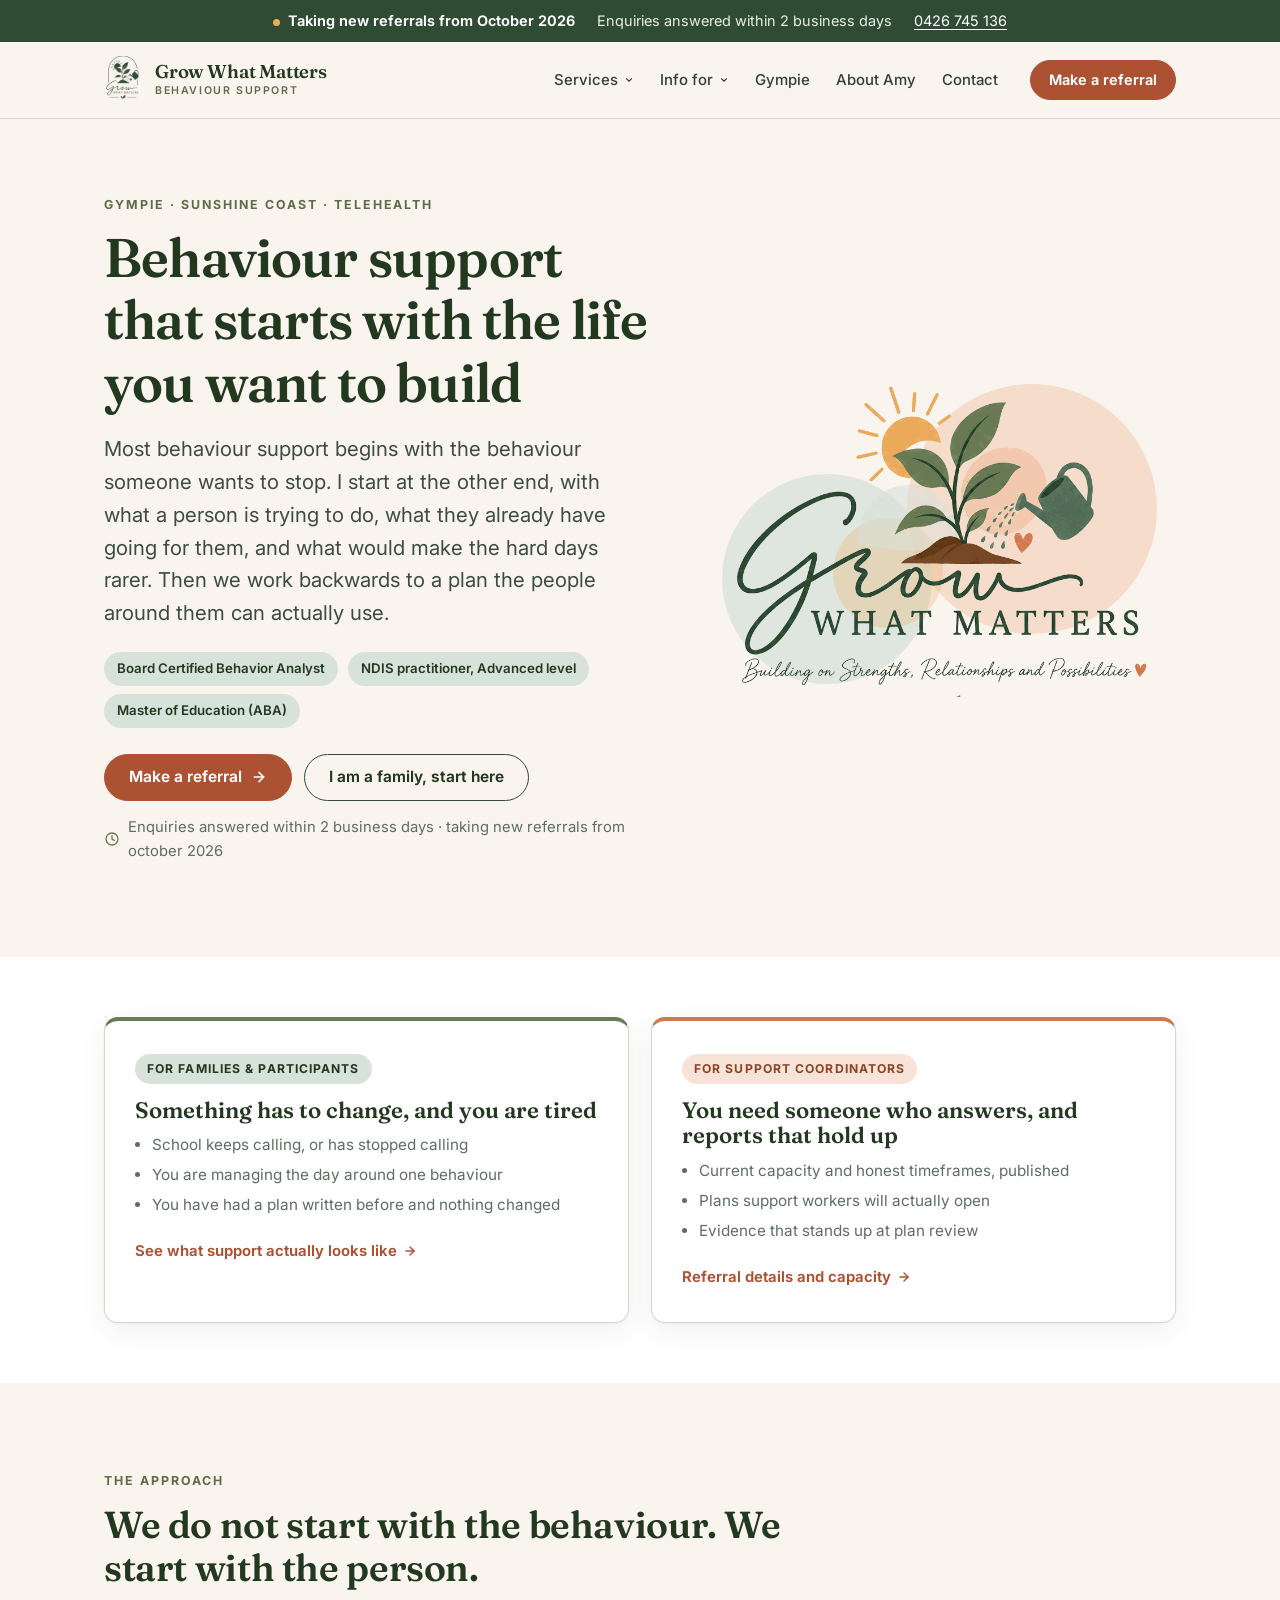
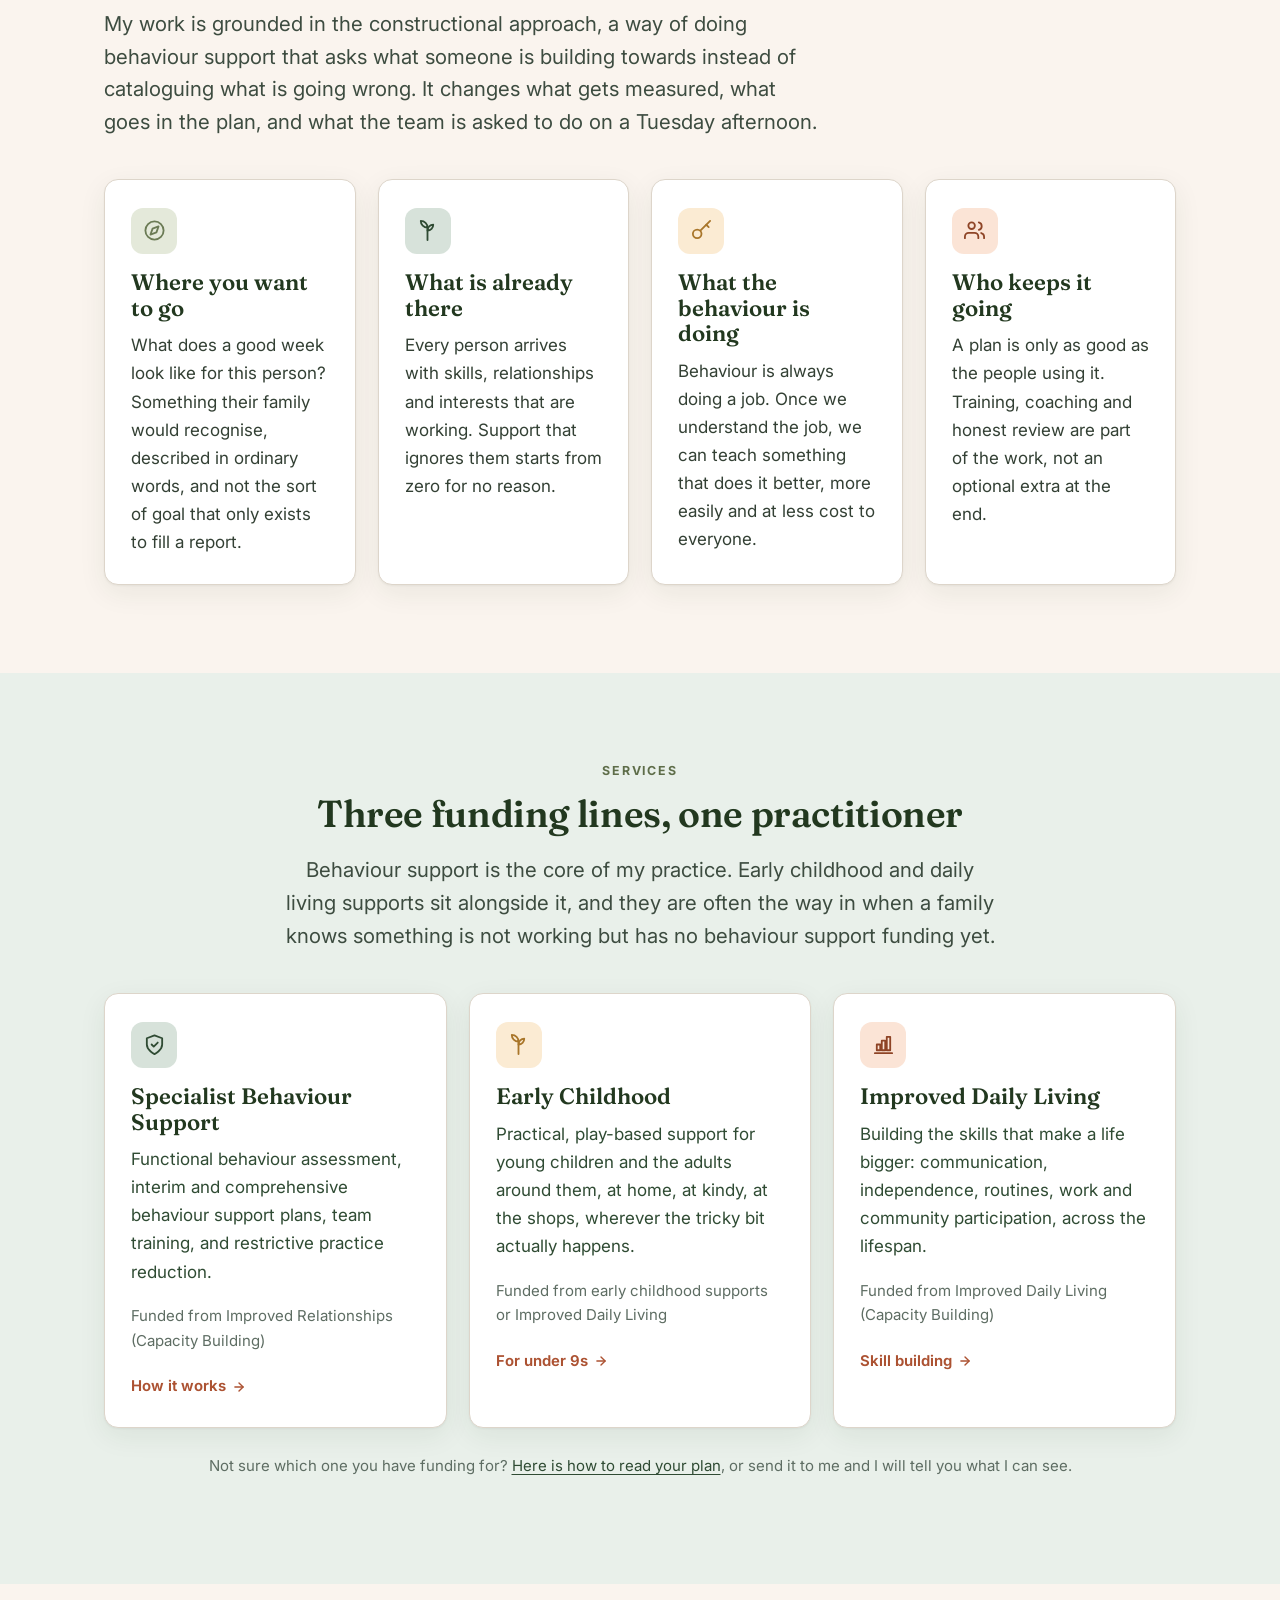
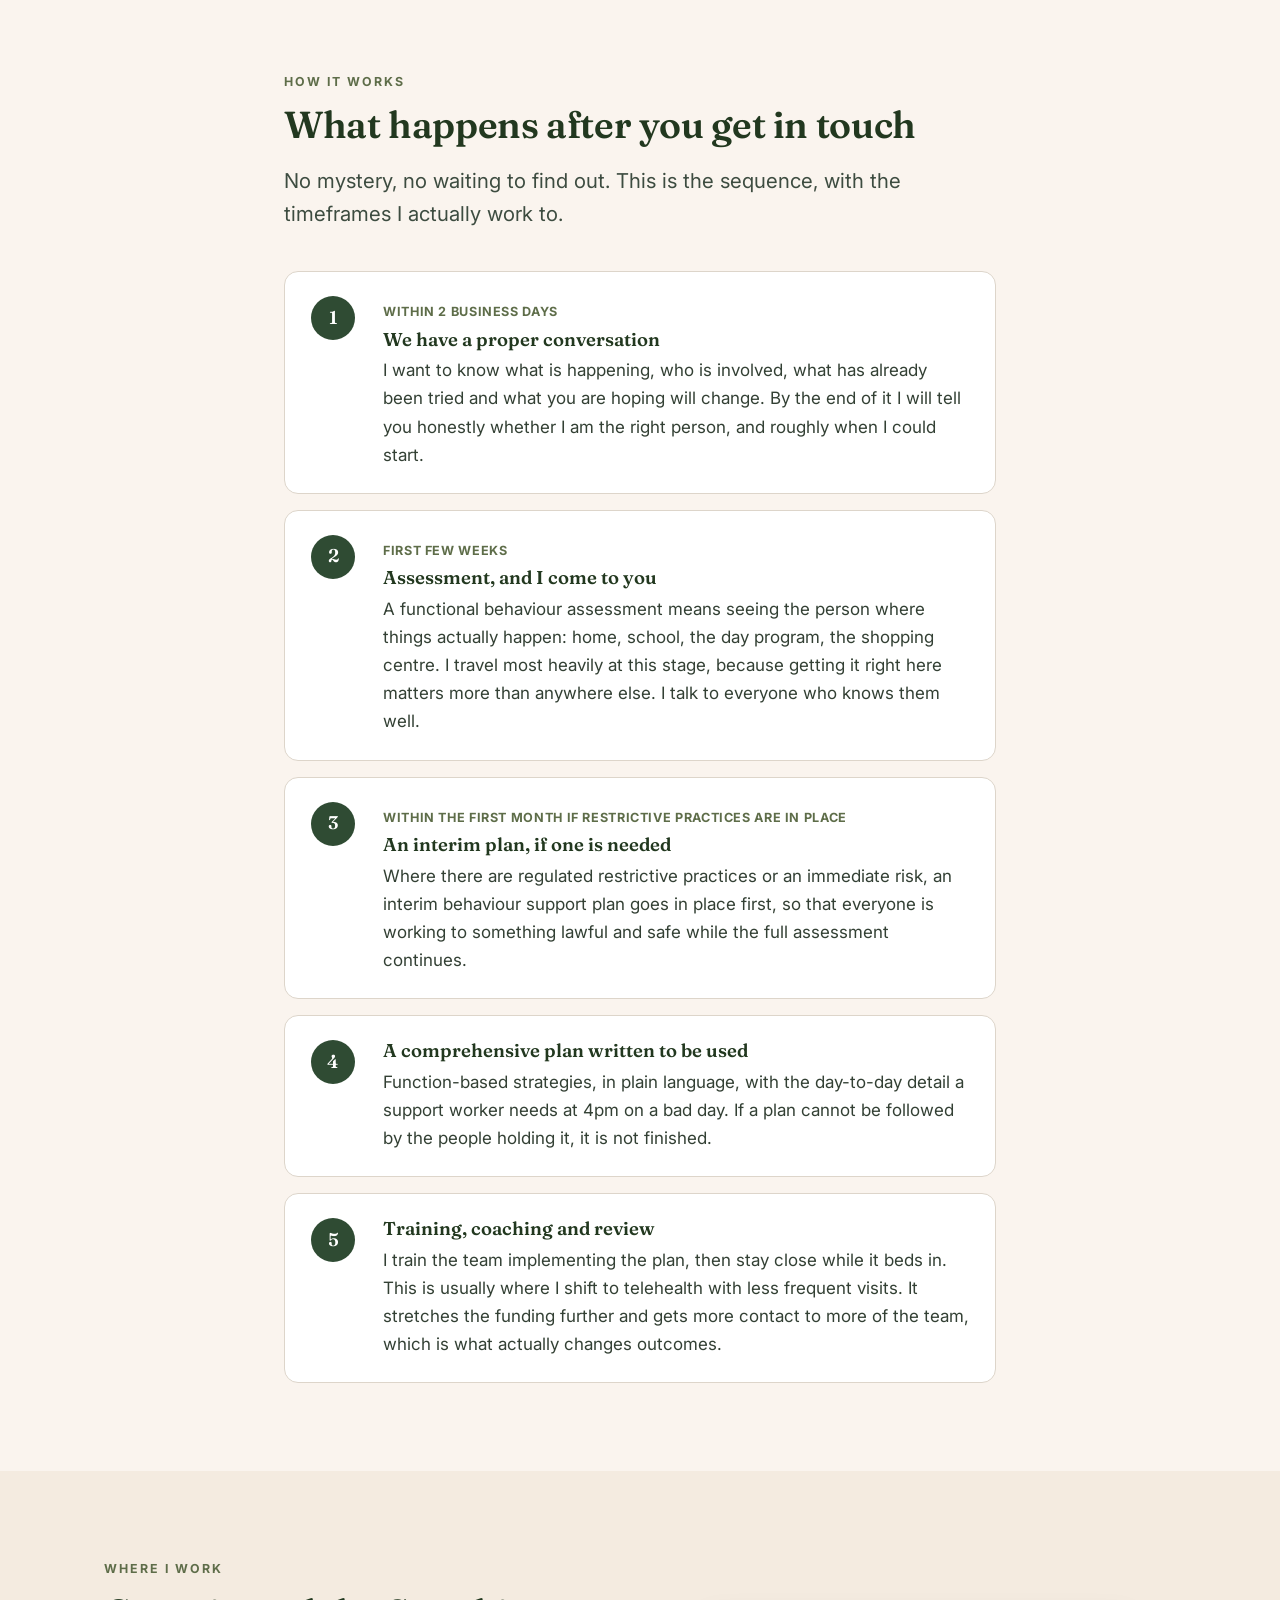
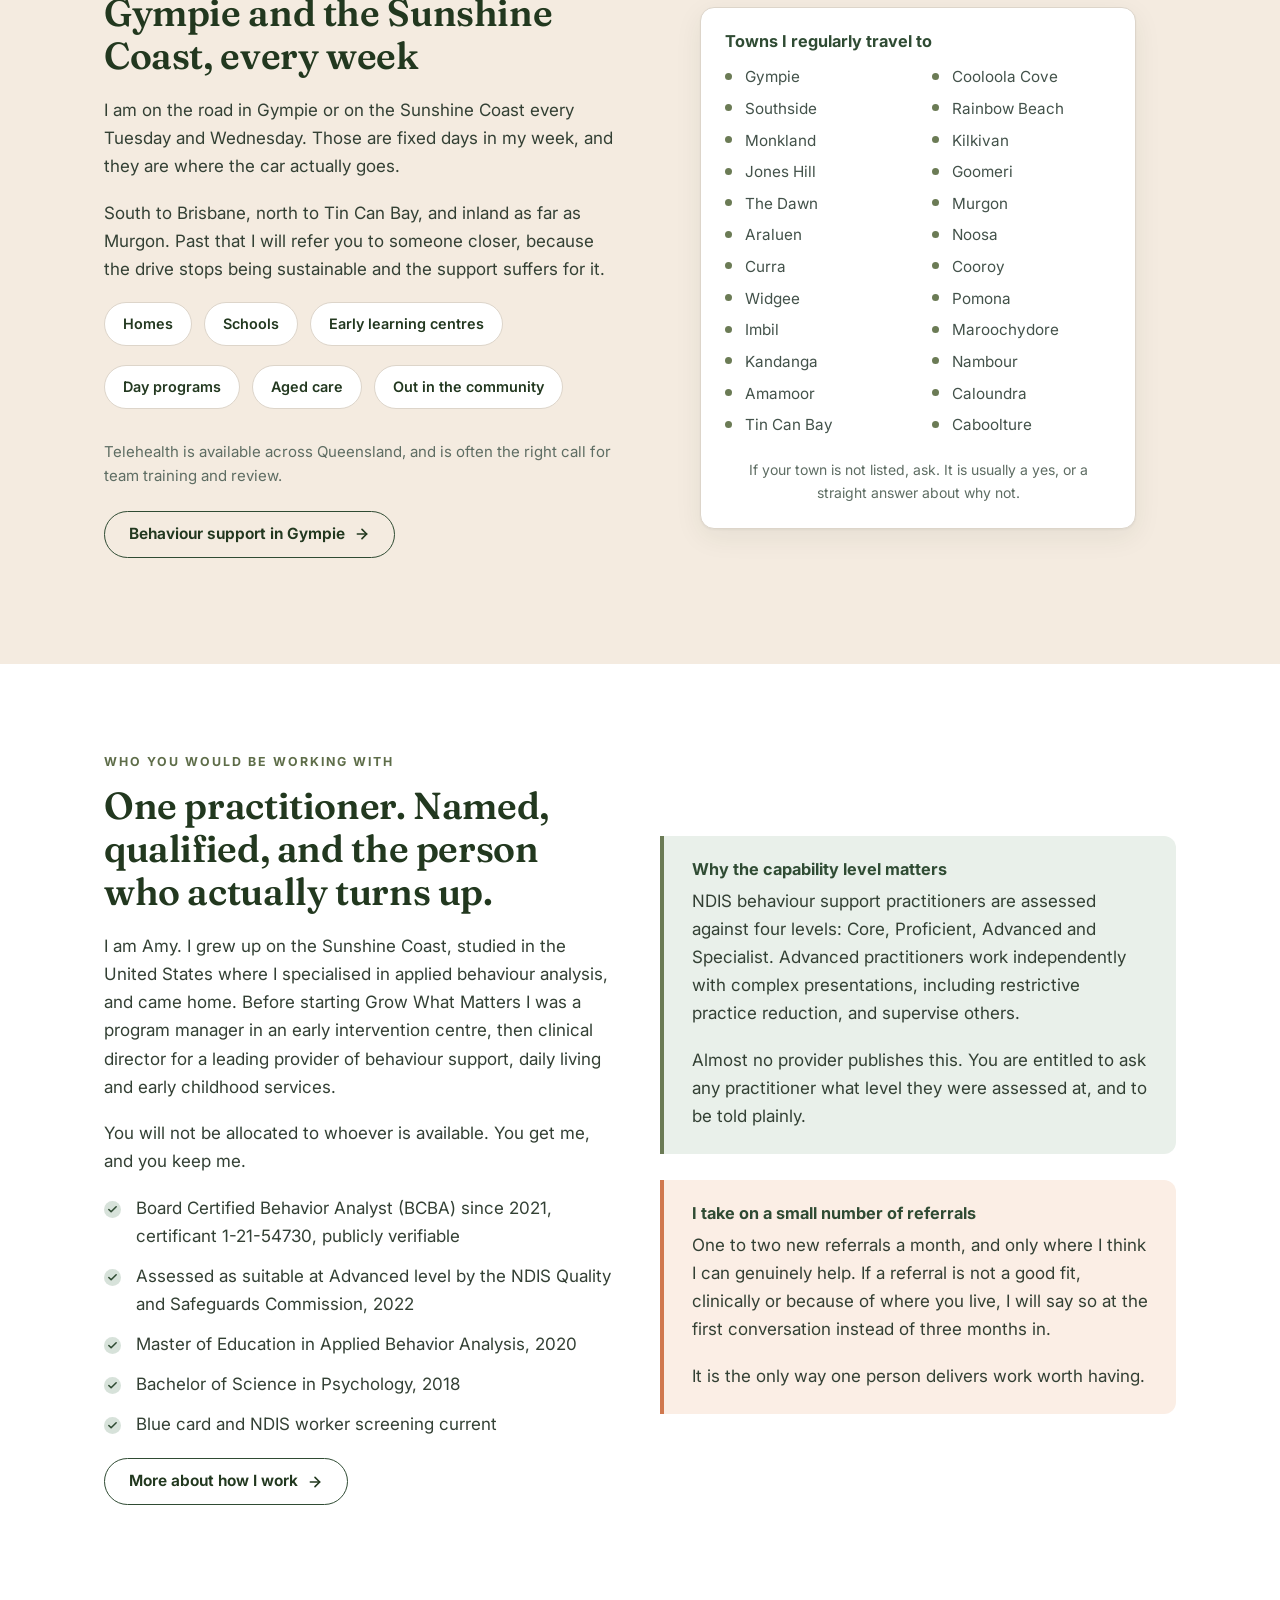
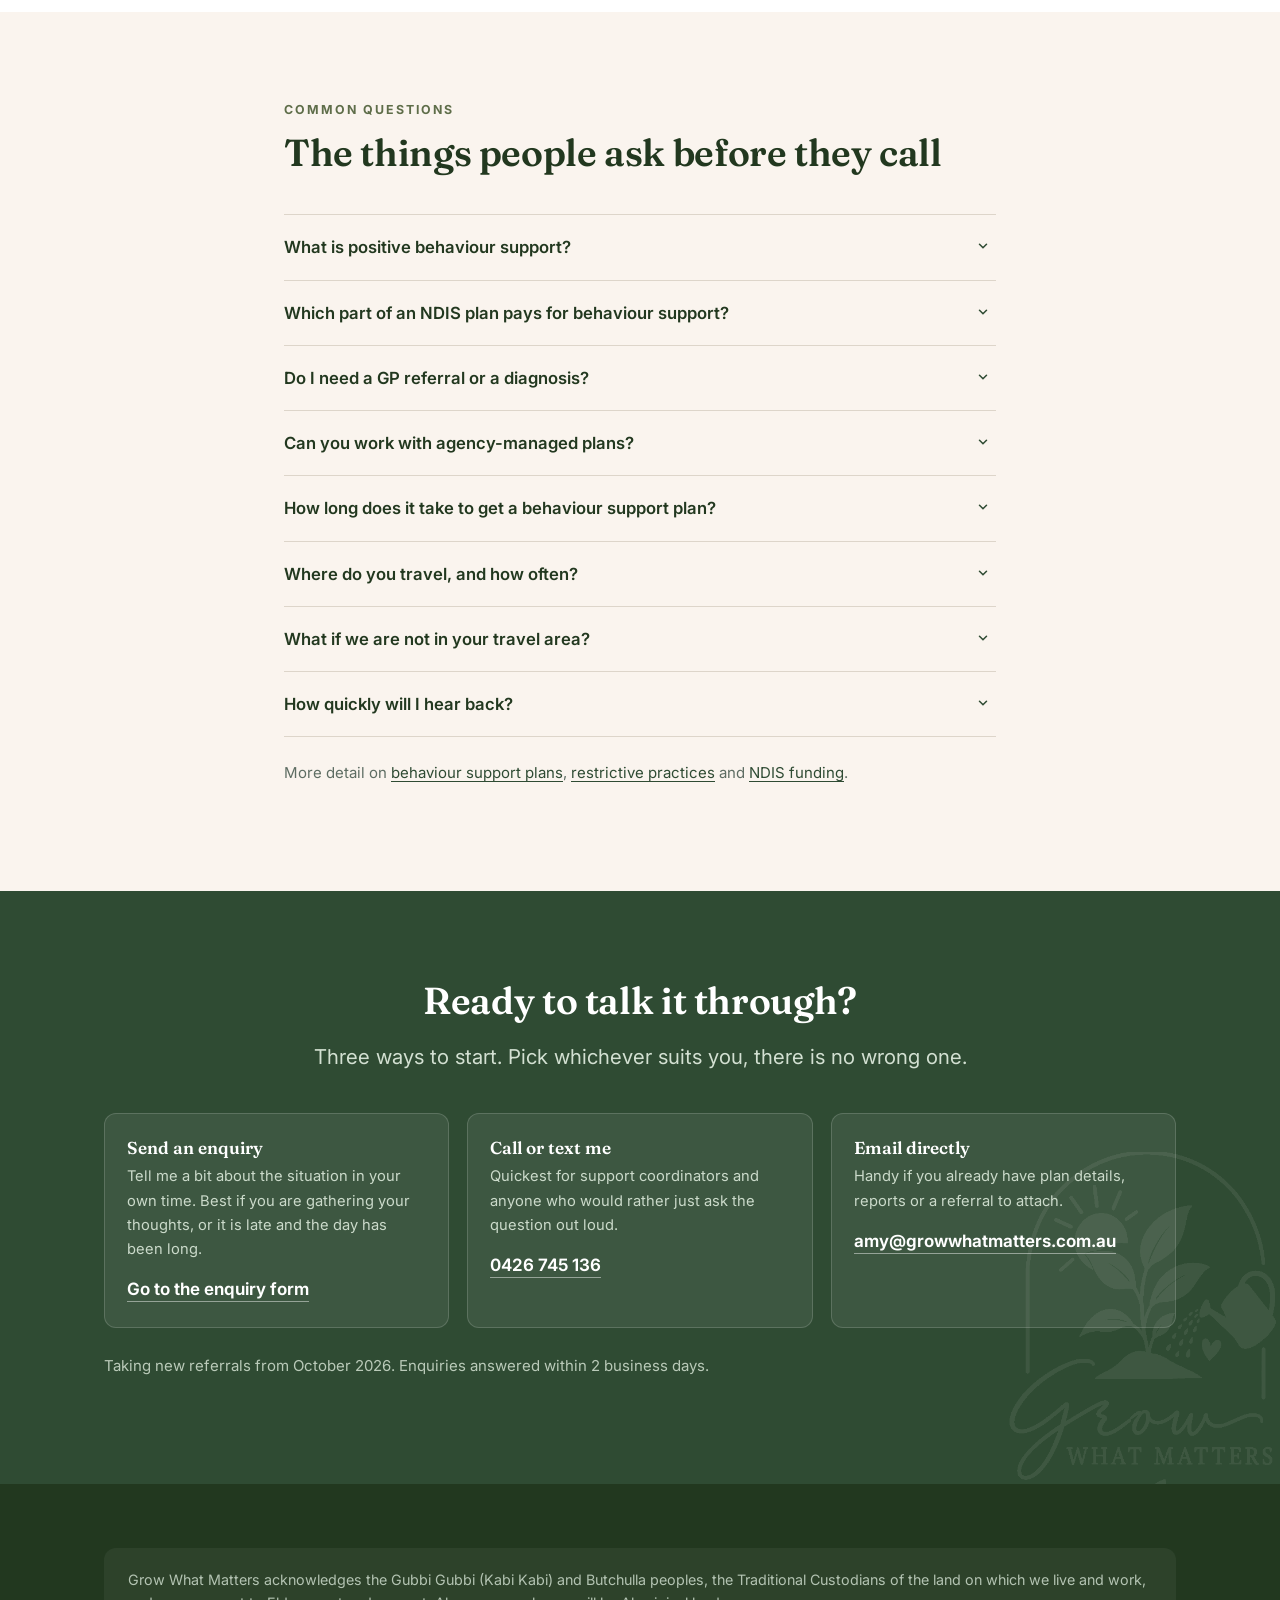
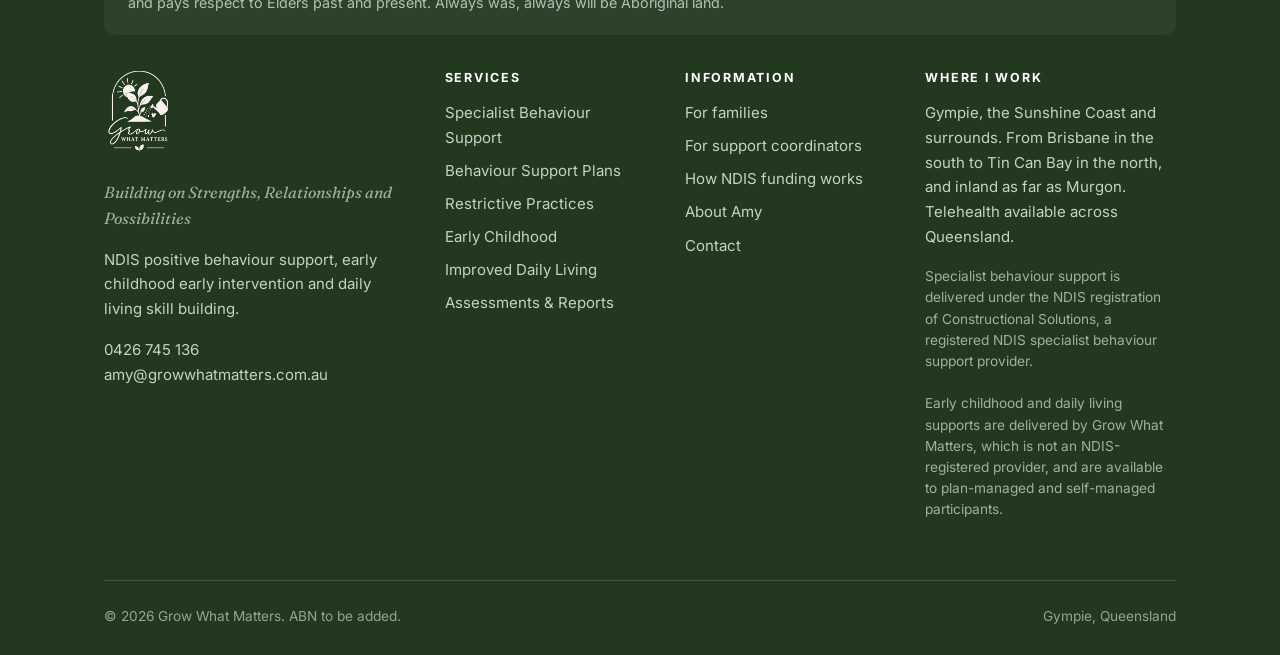
==== index.html @ 064aacc5 "Add files via upload" ====
<!DOCTYPE html>
<html lang="en-AU">
<head>
<meta charset="utf-8">
<meta name="viewport" content="width=device-width, initial-scale=1">
<title>NDIS Positive Behaviour Support in Gympie | Grow What Matters</title>
<meta name="description" content="NDIS positive behaviour support, early childhood intervention and skill building in Gympie and on the Sunshine Coast. Board Certified Behavior Analyst, assessed at Advanced level. Enquiries answered in 2 business days.">
<link rel="canonical" href="https://growwhatmatters.com.au/">
<meta name="theme-color" content="#2F4B33">
<meta property="og:type" content="website">
<meta property="og:site_name" content="Grow What Matters">
<meta property="og:title" content="NDIS Positive Behaviour Support in Gympie | Grow What Matters">
<meta property="og:description" content="NDIS positive behaviour support, early childhood intervention and skill building in Gympie and on the Sunshine Coast. Board Certified Behavior Analyst, assessed at Advanced level. Enquiries answered in 2 business days.">
<meta property="og:url" content="https://growwhatmatters.com.au/">
<meta property="og:image" content="https://growwhatmatters.com.au/assets/logo-lockup.png">
<meta property="og:locale" content="en_AU">
<meta name="twitter:card" content="summary_large_image">
<link rel="icon" href="assets/favicon.png" type="image/png">
<link rel="apple-touch-icon" href="assets/favicon.png">
<link rel="preconnect" href="https://fonts.googleapis.com">
<link rel="preconnect" href="https://fonts.gstatic.com" crossorigin>
<link href="https://fonts.googleapis.com/css2?family=Fraunces:ital,opsz,wght@0,9..144,400..700;1,9..144,400..600&family=Inter:wght@400..700&display=swap" rel="stylesheet">
<link rel="stylesheet" href="assets/styles.css">
<script type="application/ld+json">{"@context":"https://schema.org","@type":"ProfessionalService","@id":"https://growwhatmatters.com.au/#business","name":"Grow What Matters","description":"NDIS positive behaviour support, early childhood early intervention and daily living skill building in Gympie, on the Sunshine Coast and surrounds.","url":"https://growwhatmatters.com.au","telephone":"+61 426 745 136","email":"amy@growwhatmatters.com.au","image":"https://growwhatmatters.com.au/assets/logo-badge.png","logo":"https://growwhatmatters.com.au/assets/logo-badge.png","slogan":"Building on Strengths, Relationships and Possibilities","priceRange":"NDIS price guide","address":{"@type":"PostalAddress","addressLocality":"Gympie","addressRegion":"QLD","addressCountry":"AU"},"areaServed":[{"@type":"Place","name":"Gympie"},{"@type":"Place","name":"Sunshine Coast"},{"@type":"Place","name":"Noosa"},{"@type":"Place","name":"Tin Can Bay"},{"@type":"Place","name":"Rainbow Beach"},{"@type":"Place","name":"Cooloola Cove"},{"@type":"Place","name":"Imbil"},{"@type":"Place","name":"Kandanga"},{"@type":"Place","name":"Widgee"},{"@type":"Place","name":"Goomeri"},{"@type":"Place","name":"Murgon"},{"@type":"Place","name":"Kilkivan"},{"@type":"Place","name":"Curra"},{"@type":"Place","name":"Maryborough"},{"@type":"Place","name":"Brisbane"}],"availableLanguage":"English","founder":{"@type":"Person","name":"Amy","jobTitle":"Board Certified Behavior Analyst and NDIS Behaviour Support Practitioner","hasCredential":[{"@type":"EducationalOccupationalCredential","credentialCategory":"certification","name":"Board Certified Behavior Analyst (BCBA)"},{"@type":"EducationalOccupationalCredential","credentialCategory":"degree","name":"Master of Education in Applied Behavior Analysis"},{"@type":"EducationalOccupationalCredential","credentialCategory":"degree","name":"Bachelor of Science in Psychology"}]},"knowsAbout":["Positive Behaviour Support","Applied Behaviour Analysis","Functional Behaviour Assessment","Restrictive Practice Reduction","Early Childhood Early Intervention","NDIS"]}</script>
<script type="application/ld+json">{"@context":"https://schema.org","@type":"FAQPage","mainEntity":[{"@type":"Question","name":"What is positive behaviour support?","acceptedAnswer":{"@type":"Answer","text":"Positive behaviour support is an evidence-based approach to behaviour that people find difficult or distressing. It starts by working out what the behaviour is doing for the person: what it communicates, what it gets, what it avoids. From there we build the skills, relationships and opportunities that make the behaviour unnecessary. Done properly, most of the work happens around the person, in the environment, the routines and the people supporting them. It is not a compliance program."}},{"@type":"Question","name":"Which part of an NDIS plan pays for behaviour support?","acceptedAnswer":{"@type":"Answer","text":"Behaviour support sits in the Capacity Building budget, under Improved Relationships. That is a separate line from Core supports, and it cannot be drawn from Core. Early childhood supports usually come from Improved Daily Living or the early childhood supports line. Skill building for older participants comes from Improved Daily Living. There is a fuller explanation on the NDIS funding page ."}},{"@type":"Question","name":"Do I need a GP referral or a diagnosis?","acceptedAnswer":{"@type":"Answer","text":"No. You do not need a GP referral to start behaviour support, and you do not need a new diagnosis. If you have behaviour support funding in your plan, you can contact me directly. If you are not sure whether you have it, send me your plan and I will tell you what I can see."}},{"@type":"Question","name":"Can you work with agency-managed plans?","acceptedAnswer":{"@type":"Answer","text":"For behaviour support, yes. Agency-managed, plan-managed and self-managed are all fine, because that work is delivered under the NDIS registration of Constructional Solutions. Early childhood and daily living supports are delivered by Grow What Matters, which is not an NDIS-registered provider. Those services are available to plan-managed and self-managed participants."}},{"@type":"Question","name":"How long does it take to get a behaviour support plan?","acceptedAnswer":{"@type":"Answer","text":"An interim plan is developed within the first month where there are restrictive practices in place or an immediate risk. A comprehensive plan follows the functional behaviour assessment, generally within the first few months, depending on how much needs to be observed and how many people are involved. After the first conversation I will give you a timeframe that fits your situation."}},{"@type":"Question","name":"Where do you travel, and how often?","acceptedAnswer":{"@type":"Answer","text":"I am in Gympie or on the Sunshine Coast every Tuesday and Wednesday. I travel as far south as Brisbane, as far north as Tin Can Bay and inland to Murgon. Face-to-face visits are heaviest at the start, during assessment, meeting the team, building rapport and delivering training. Once things are established I shift to telehealth with less frequent visits. That stretches the funding further and gets more support to more of the team."}},{"@type":"Question","name":"What if we are not in your travel area?","acceptedAnswer":{"@type":"Answer","text":"Telehealth is available across Queensland and works well for a lot of the work, particularly team training, plan reviews and coaching. Whether it suits depends on the person and who is around them. If I think you would be better served by someone face-to-face, I will say so."}},{"@type":"Question","name":"How quickly will I hear back?","acceptedAnswer":{"@type":"Answer","text":"Within 2 business days. If it is urgent, call or text 0426 745 136 and say so."}}]}</script>
</head>
<body>
<a class="skip" href="#main">Skip to content</a>

<div class="capacity">
  <div class="wrap">
    <span><span class="dot" aria-hidden="true"></span><strong>Taking new referrals from October 2026</strong></span>
    <span>Enquiries answered within 2 business days</span>
    <span><a href="tel:+61426745136">0426 745 136</a></span>
  </div>
</div>

<header class="site-head" data-nav="closed">
  <div class="wrap">
    <a class="brand" href="index.html">
      <img src="assets/logo-badge.png" alt="" width="40" height="49">
      <span class="brand-txt"><b>Grow What Matters</b><span>Behaviour Support</span></span>
    </a>
    <nav class="nav" aria-label="Main">
        <div class="has-sub" data-open="false">
          <button type="button" aria-expanded="false" aria-controls="sub-services">Services<svg viewBox="0 0 24 24" fill="none" stroke="currentColor" stroke-width="2.6" stroke-linecap="round" aria-hidden="true"><polyline points="6 9 12 15 18 9"/></svg></button>
          <div class="submenu" id="sub-services">
            <a href="specialist-behaviour-support.html">Specialist Behaviour Support<small>Assessment, plans, team training</small></a>
            <a href="behaviour-support-plans.html">Behaviour Support Plans<small>What is in one, and how it is built</small></a>
            <a href="restrictive-practices.html">Restrictive Practices<small>Reduction and elimination</small></a>
            <a href="early-childhood-early-intervention.html">Early Childhood<small>Under 9s and their families</small></a>
            <a href="improved-daily-living.html">Improved Daily Living<small>Skill building across the lifespan</small></a>
            <a href="assessments-and-reports.html">Assessments & Reports<small>Evidence for plan reviews</small></a>
          </div>
        </div>
        <div class="has-sub" data-open="false">
          <button type="button" aria-expanded="false" aria-controls="sub-info-for">Info for<svg viewBox="0 0 24 24" fill="none" stroke="currentColor" stroke-width="2.6" stroke-linecap="round" aria-hidden="true"><polyline points="6 9 12 15 18 9"/></svg></button>
          <div class="submenu" id="sub-info-for">
            <a href="for-families.html">Families & participants<small>What support actually looks like</small></a>
            <a href="for-support-coordinators.html">Support coordinators<small>Capacity, referrals, reports</small></a>
            <a href="ndis-funding.html">How NDIS funding works<small>Which budget pays for what</small></a>
          </div>
        </div>
        <a href="positive-behaviour-support-gympie.html">Gympie</a>
        <a href="about.html">About Amy</a>
        <a href="contact.html">Contact</a>
    </nav>
    <div class="head-cta">
      <a class="btn btn-primary btn-sm" href="contact.html">Make a referral</a>
      <button class="navtoggle" type="button" aria-expanded="false" aria-label="Menu"><svg viewBox="0 0 24 24" fill="none" stroke="currentColor" stroke-width="2.2" stroke-linecap="round" aria-hidden="true"><line x1="3" y1="6" x2="21" y2="6"/><line x1="3" y1="12" x2="21" y2="12"/><line x1="3" y1="18" x2="21" y2="18"/></svg></button>
    </div>
  </div>
</header>

<main id="main">


  <section class="hero">
    <div class="wrap">
      <div class="hero-grid">
        <div>
          <p class="kicker">Gympie &middot; Sunshine Coast &middot; Telehealth</p>
          <h1>Behaviour support that starts with the life you want to build</h1>
          <p class="lede">Most behaviour support begins with the behaviour someone wants to stop. I start at the other end, with what a person is trying to do, what they already have going for them, and what would make the hard days rarer. Then we work backwards to a plan the people around them can actually use.</p>
          <ul class="cred-line">
            <li>Board Certified Behavior Analyst</li>
            <li>NDIS practitioner, Advanced level</li>
            <li>Master of Education (ABA)</li>
          </ul>
          <div class="cta-row">
            <a class="btn btn-primary" href="contact.html">Make a referral<svg viewBox="0 0 24 24" fill="none" stroke="currentColor" stroke-width="2.4" stroke-linecap="round" stroke-linejoin="round" aria-hidden="true"><line x1="5" y1="12" x2="19" y2="12"/><polyline points="12 5 19 12 12 19"/></svg></a>
            <a class="btn btn-ghost" href="for-families.html">I am a family, start here</a>
          </div>
          <p class="reply-note"><svg viewBox="0 0 24 24" fill="none" stroke="currentColor" stroke-width="2" stroke-linecap="round" aria-hidden="true"><circle cx="12" cy="12" r="9"/><polyline points="12 7 12 12 15.5 14"/></svg> Enquiries answered within 2 business days &middot; taking new referrals from october 2026</p>
        </div>
        <div class="hero-art">
          <span class="blob blob-peach" aria-hidden="true"></span>
          <span class="blob blob-mint" aria-hidden="true"></span>
          <span class="blob blob-gold" aria-hidden="true"></span>
          <img src="assets/logo-lockup.png" alt="Grow What Matters, building on strengths, relationships and possibilities" width="430" height="320">
        </div>
      </div>
    </div>
  </section>

  <section class="bg-paper sec-tight">
    <div class="wrap">
      <div class="grid g2">
        <a class="door" href="for-families.html">
          <span class="tag">For families &amp; participants</span>
          <h3>Something has to change, and you are tired</h3>
          <ul>
            <li>School keeps calling, or has stopped calling</li>
            <li>You are managing the day around one behaviour</li>
            <li>You have had a plan written before and nothing changed</li>
          </ul>
          <span class="more">See what support actually looks like<svg viewBox="0 0 24 24" fill="none" stroke="currentColor" stroke-width="2.4" stroke-linecap="round" stroke-linejoin="round" aria-hidden="true"><line x1="5" y1="12" x2="19" y2="12"/><polyline points="12 5 19 12 12 19"/></svg></span>
        </a>
        <a class="door b" href="for-support-coordinators.html">
          <span class="tag terra">For support coordinators</span>
          <h3>You need someone who answers, and reports that hold up</h3>
          <ul>
            <li>Current capacity and honest timeframes, published</li>
            <li>Plans support workers will actually open</li>
            <li>Evidence that stands up at plan review</li>
          </ul>
          <span class="more">Referral details and capacity<svg viewBox="0 0 24 24" fill="none" stroke="currentColor" stroke-width="2.4" stroke-linecap="round" stroke-linejoin="round" aria-hidden="true"><line x1="5" y1="12" x2="19" y2="12"/><polyline points="12 5 19 12 12 19"/></svg></span>
        </a>
      </div>
    </div>
  </section>

  <section>
    <div class="wrap">
      <div class="sec-head">
        <p class="kicker">The approach</p>
        <h2>We do not start with the behaviour. We start with the person.</h2>
        <p class="lede">My work is grounded in the constructional approach, a way of doing behaviour support that asks what someone is building towards instead of cataloguing what is going wrong. It changes what gets measured, what goes in the plan, and what the team is asked to do on a Tuesday afternoon.</p>
      </div>
      <div class="grid g4">
        <div class="card">
        <div class="icon sage"><svg viewBox="0 0 24 24" fill="none" stroke="currentColor" stroke-width="1.9" stroke-linecap="round" stroke-linejoin="round" aria-hidden="true"><circle cx="12" cy="12" r="9.5"/><polygon points="16.2 7.8 14 14 7.8 16.2 10 10"/></svg></div>
        <h3>Where you want to go</h3>
        <p>What does a good week look like for this person? Something their family would recognise, described in ordinary words, and not the sort of goal that only exists to fill a report.</p>
        </div>
        <div class="card">
        <div class="icon "><svg viewBox="0 0 24 24" fill="none" stroke="currentColor" stroke-width="1.9" stroke-linecap="round" stroke-linejoin="round" aria-hidden="true"><path d="M12 22V9"/><path d="M12 9C12 5 9 2 5 2c0 4 3 7 7 7z"/><path d="M12 12c0-3.3 2.7-6 6-6 0 3.3-2.7 6-6 6z"/></svg></div>
        <h3>What is already there</h3>
        <p>Every person arrives with skills, relationships and interests that are working. Support that ignores them starts from zero for no reason.</p>
        </div>
        <div class="card">
        <div class="icon gold"><svg viewBox="0 0 24 24" fill="none" stroke="currentColor" stroke-width="1.9" stroke-linecap="round" stroke-linejoin="round" aria-hidden="true"><circle cx="7.5" cy="15.5" r="4.5"/><line x1="10.8" y1="12.2" x2="21" y2="2"/><line x1="17" y1="6" x2="19.5" y2="8.5"/></svg></div>
        <h3>What the behaviour is doing</h3>
        <p>Behaviour is always doing a job. Once we understand the job, we can teach something that does it better, more easily and at less cost to everyone.</p>
        </div>
        <div class="card">
        <div class="icon peach"><svg viewBox="0 0 24 24" fill="none" stroke="currentColor" stroke-width="1.9" stroke-linecap="round" stroke-linejoin="round" aria-hidden="true"><path d="M16 20v-1.5a4 4 0 0 0-4-4H6a4 4 0 0 0-4 4V20"/><circle cx="9" cy="7" r="3.4"/><path d="M22 20v-1.5a4 4 0 0 0-3-3.87"/><path d="M16.5 3.6a4 4 0 0 1 0 7.75"/></svg></div>
        <h3>Who keeps it going</h3>
        <p>A plan is only as good as the people using it. Training, coaching and honest review are part of the work, not an optional extra at the end.</p>
        </div>
      </div>
    </div>
  </section>

  <section class="bg-mint">
    <div class="wrap">
      <div class="sec-head center">
        <p class="kicker">Services</p>
        <h2>Three funding lines, one practitioner</h2>
        <p class="lede">Behaviour support is the core of my practice. Early childhood and daily living supports sit alongside it, and they are often the way in when a family knows something is not working but has no behaviour support funding yet.</p>
      </div>
      <div class="grid g3">
        <a class="card card-link" href="specialist-behaviour-support.html">
        <div class="icon "><svg viewBox="0 0 24 24" fill="none" stroke="currentColor" stroke-width="1.9" stroke-linecap="round" stroke-linejoin="round" aria-hidden="true"><path d="M12 22s8-4 8-10V5.5L12 2.5 4 5.5V12c0 6 8 10 8 10z"/><polyline points="9 12 11.2 14.2 15.4 10"/></svg></div>
        <h3>Specialist Behaviour Support</h3>
        <p>Functional behaviour assessment, interim and comprehensive behaviour support plans, team training, and restrictive practice reduction.</p><p class="small muted">Funded from Improved Relationships (Capacity Building)</p>
        <span class="more">How it works<svg viewBox="0 0 24 24" fill="none" stroke="currentColor" stroke-width="2.4" stroke-linecap="round" stroke-linejoin="round" aria-hidden="true"><line x1="5" y1="12" x2="19" y2="12"/><polyline points="12 5 19 12 12 19"/></svg></span></a>
        <a class="card card-link" href="early-childhood-early-intervention.html">
        <div class="icon gold"><svg viewBox="0 0 24 24" fill="none" stroke="currentColor" stroke-width="1.9" stroke-linecap="round" stroke-linejoin="round" aria-hidden="true"><path d="M12 22V9"/><path d="M12 9C12 5 9 2 5 2c0 4 3 7 7 7z"/><path d="M12 12c0-3.3 2.7-6 6-6 0 3.3-2.7 6-6 6z"/></svg></div>
        <h3>Early Childhood</h3>
        <p>Practical, play-based support for young children and the adults around them, at home, at kindy, at the shops, wherever the tricky bit actually happens.</p><p class="small muted">Funded from early childhood supports or Improved Daily Living</p>
        <span class="more">For under 9s<svg viewBox="0 0 24 24" fill="none" stroke="currentColor" stroke-width="2.4" stroke-linecap="round" stroke-linejoin="round" aria-hidden="true"><line x1="5" y1="12" x2="19" y2="12"/><polyline points="12 5 19 12 12 19"/></svg></span></a>
        <a class="card card-link" href="improved-daily-living.html">
        <div class="icon peach"><svg viewBox="0 0 24 24" fill="none" stroke="currentColor" stroke-width="1.9" stroke-linecap="round" stroke-linejoin="round" aria-hidden="true"><line x1="3" y1="21" x2="21" y2="21"/><rect x="5" y="12" width="3.6" height="6"/><rect x="10.2" y="8" width="3.6" height="10"/><rect x="15.4" y="4" width="3.6" height="14"/></svg></div>
        <h3>Improved Daily Living</h3>
        <p>Building the skills that make a life bigger: communication, independence, routines, work and community participation, across the lifespan.</p><p class="small muted">Funded from Improved Daily Living (Capacity Building)</p>
        <span class="more">Skill building<svg viewBox="0 0 24 24" fill="none" stroke="currentColor" stroke-width="2.4" stroke-linecap="round" stroke-linejoin="round" aria-hidden="true"><line x1="5" y1="12" x2="19" y2="12"/><polyline points="12 5 19 12 12 19"/></svg></span></a>
      </div>
      <p class="center small muted" style="margin-top:26px">Not sure which one you have funding for? <a href="ndis-funding.html">Here is how to read your plan</a>, or send it to me and I will tell you what I can see.</p>
    </div>
  </section>

  <section>
    <div class="wrap narrow">
      <div class="sec-head">
        <p class="kicker">How it works</p>
        <h2>What happens after you get in touch</h2>
        <p class="lede">No mystery, no waiting to find out. This is the sequence, with the timeframes I actually work to.</p>
      </div>
      <div class="steps">
        <div class="step"><div>
        <span class="when">Within 2 business days</span>
        <h3>We have a proper conversation</h3><p>I want to know what is happening, who is involved, what has already been tried and what you are hoping will change. By the end of it I will tell you honestly whether I am the right person, and roughly when I could start.</p>
      </div></div>
        <div class="step"><div>
        <span class="when">First few weeks</span>
        <h3>Assessment, and I come to you</h3><p>A functional behaviour assessment means seeing the person where things actually happen: home, school, the day program, the shopping centre. I travel most heavily at this stage, because getting it right here matters more than anywhere else. I talk to everyone who knows them well.</p>
      </div></div>
        <div class="step"><div>
        <span class="when">Within the first month if restrictive practices are in place</span>
        <h3>An interim plan, if one is needed</h3><p>Where there are regulated restrictive practices or an immediate risk, an interim behaviour support plan goes in place first, so that everyone is working to something lawful and safe while the full assessment continues.</p>
      </div></div>
        <div class="step"><div>
        
        <h3>A comprehensive plan written to be used</h3><p>Function-based strategies, in plain language, with the day-to-day detail a support worker needs at 4pm on a bad day. If a plan cannot be followed by the people holding it, it is not finished.</p>
      </div></div>
        <div class="step"><div>
        
        <h3>Training, coaching and review</h3><p>I train the team implementing the plan, then stay close while it beds in. This is usually where I shift to telehealth with less frequent visits. It stretches the funding further and gets more contact to more of the team, which is what actually changes outcomes.</p>
      </div></div>
      </div>
    </div>
  </section>

  <section class="bg-cream2">
    <div class="wrap">
      <div class="area-grid">
        <div>
          <p class="kicker">Where I work</p>
          <h2>Gympie and the Sunshine Coast, every week</h2>
          <p>I am on the road in Gympie or on the Sunshine Coast every Tuesday and Wednesday. Those are fixed days in my week, and they are where the car actually goes.</p>
          <p>South to Brisbane, north to Tin Can Bay, and inland as far as Murgon. Past that I will refer you to someone closer, because the drive stops being sustainable and the support suffers for it.</p>
          <ul class="pillrow">
            <li>Homes</li><li>Schools</li><li>Early learning centres</li><li>Day programs</li><li>Aged care</li><li>Out in the community</li>
          </ul>
          <p class="small muted">Telehealth is available across Queensland, and is often the right call for team training and review.</p>
          <p style="margin-top:22px"><a class="btn btn-ghost" href="positive-behaviour-support-gympie.html">Behaviour support in Gympie<svg viewBox="0 0 24 24" fill="none" stroke="currentColor" stroke-width="2.4" stroke-linecap="round" stroke-linejoin="round" aria-hidden="true"><line x1="5" y1="12" x2="19" y2="12"/><polyline points="12 5 19 12 12 19"/></svg></a></p>
        </div>
        <div>
          <figure class="mapfig">
            <h4 style="margin-bottom:14px">Towns I regularly travel to</h4>
            <ul class="area-list">
              <li>Gympie</li><li>Southside</li><li>Monkland</li><li>Jones Hill</li>
              <li>The Dawn</li><li>Araluen</li><li>Curra</li><li>Widgee</li>
              <li>Imbil</li><li>Kandanga</li><li>Amamoor</li><li>Tin Can Bay</li>
              <li>Cooloola Cove</li><li>Rainbow Beach</li><li>Kilkivan</li><li>Goomeri</li>
              <li>Murgon</li><li>Noosa</li><li>Cooroy</li><li>Pomona</li>
              <li>Maroochydore</li><li>Nambour</li><li>Caloundra</li><li>Caboolture</li>
            </ul>
            <figcaption>If your town is not listed, ask. It is usually a yes, or a straight answer about why not.</figcaption>
          </figure>
        </div>
      </div>
    </div>
  </section>

  <section class="bg-paper">
    <div class="wrap">
      <div class="area-grid">
        <div>
          <p class="kicker">Who you would be working with</p>
          <h2>One practitioner. Named, qualified, and the person who actually turns up.</h2>
          <p>I am Amy. I grew up on the Sunshine Coast, studied in the United States where I specialised in applied behaviour analysis, and came home. Before starting Grow What Matters I was a program manager in an early intervention centre, then clinical director for a leading provider of behaviour support, daily living and early childhood services.</p>
          <p>You will not be allocated to whoever is available. You get me, and you keep me.</p>
          <ul class="ticks">
            <li>Board Certified Behavior Analyst (BCBA) since 2021, certificant 1-21-54730, publicly verifiable</li>
            <li>Assessed as suitable at Advanced level by the NDIS Quality and Safeguards Commission, 2022</li>
            <li>Master of Education in Applied Behavior Analysis, 2020</li>
            <li>Bachelor of Science in Psychology, 2018</li>
            <li>Blue card and NDIS worker screening current</li>
          </ul>
          <p><a class="btn btn-ghost" href="about.html">More about how I work<svg viewBox="0 0 24 24" fill="none" stroke="currentColor" stroke-width="2.4" stroke-linecap="round" stroke-linejoin="round" aria-hidden="true"><line x1="5" y1="12" x2="19" y2="12"/><polyline points="12 5 19 12 12 19"/></svg></a></p>
        </div>
        <div>
          <div class="callout">
            <h4>Why the capability level matters</h4>
            <p>NDIS behaviour support practitioners are assessed against four levels: Core, Proficient, Advanced and Specialist. Advanced practitioners work independently with complex presentations, including restrictive practice reduction, and supervise others.</p>
            <p>Almost no provider publishes this. You are entitled to ask any practitioner what level they were assessed at, and to be told plainly.</p>
          </div>
          <div class="callout warm">
            <h4>I take on a small number of referrals</h4>
            <p>One to two new referrals a month, and only where I think I can genuinely help. If a referral is not a good fit, clinically or because of where you live, I will say so at the first conversation instead of three months in.</p>
            <p>It is the only way one person delivers work worth having.</p>
          </div>
        </div>
      </div>
    </div>
  </section>

  <section>
    <div class="wrap narrow">
      <div class="sec-head">
        <p class="kicker">Common questions</p>
        <h2>The things people ask before they call</h2>
      </div>
      <div class="faq"><details><summary>What is positive behaviour support?</summary><div class="ans"><p>Positive behaviour support is an evidence-based approach to behaviour that people find difficult or distressing. It starts by working out what the behaviour is doing for the person: what it communicates, what it gets, what it avoids. From there we build the skills, relationships and opportunities that make the behaviour unnecessary.</p><p>Done properly, most of the work happens around the person, in the environment, the routines and the people supporting them. It is not a compliance program.</p></div></details>
<details><summary>Which part of an NDIS plan pays for behaviour support?</summary><div class="ans"><p>Behaviour support sits in the Capacity Building budget, under Improved Relationships. That is a separate line from Core supports, and it cannot be drawn from Core.</p><p>Early childhood supports usually come from Improved Daily Living or the early childhood supports line. Skill building for older participants comes from Improved Daily Living. There is a fuller explanation on the <a href="ndis-funding.html">NDIS funding page</a>.</p></div></details>
<details><summary>Do I need a GP referral or a diagnosis?</summary><div class="ans"><p>No. You do not need a GP referral to start behaviour support, and you do not need a new diagnosis. If you have behaviour support funding in your plan, you can contact me directly. If you are not sure whether you have it, send me your plan and I will tell you what I can see.</p></div></details>
<details><summary>Can you work with agency-managed plans?</summary><div class="ans"><p>For behaviour support, yes. Agency-managed, plan-managed and self-managed are all fine, because that work is delivered under the NDIS registration of Constructional Solutions.</p><p>Early childhood and daily living supports are delivered by Grow What Matters, which is not an NDIS-registered provider. Those services are available to plan-managed and self-managed participants.</p></div></details>
<details><summary>How long does it take to get a behaviour support plan?</summary><div class="ans"><p>An interim plan is developed within the first month where there are restrictive practices in place or an immediate risk. A comprehensive plan follows the functional behaviour assessment, generally within the first few months, depending on how much needs to be observed and how many people are involved.</p><p>After the first conversation I will give you a timeframe that fits your situation.</p></div></details>
<details><summary>Where do you travel, and how often?</summary><div class="ans"><p>I am in Gympie or on the Sunshine Coast every Tuesday and Wednesday. I travel as far south as Brisbane, as far north as Tin Can Bay and inland to Murgon.</p><p>Face-to-face visits are heaviest at the start, during assessment, meeting the team, building rapport and delivering training. Once things are established I shift to telehealth with less frequent visits. That stretches the funding further and gets more support to more of the team.</p></div></details>
<details><summary>What if we are not in your travel area?</summary><div class="ans"><p>Telehealth is available across Queensland and works well for a lot of the work, particularly team training, plan reviews and coaching. Whether it suits depends on the person and who is around them. If I think you would be better served by someone face-to-face, I will say so.</p></div></details>
<details><summary>How quickly will I hear back?</summary><div class="ans"><p>Within 2 business days. If it is urgent, call or text 0426 745 136 and say so.</p></div></details></div>
      <p class="small muted" style="margin-top:24px">More detail on <a href="behaviour-support-plans.html">behaviour support plans</a>, <a href="restrictive-practices.html">restrictive practices</a> and <a href="ndis-funding.html">NDIS funding</a>.</p>
    </div>
  </section>

  
  <section class="band">
    <img class="band-mark" src="assets/logo-badge-cream.png" alt="" aria-hidden="true">
    <div class="wrap">
      <div class="sec-head center" style="margin-left:auto;margin-right:auto">
        <h2>Ready to talk it through?</h2>
        <p class="lede">Three ways to start. Pick whichever suits you, there is no wrong one.</p>
      </div>
      <div class="routes">
        <div class="route">
          <h3>Send an enquiry</h3>
          <p>Tell me a bit about the situation in your own time. Best if you are gathering your thoughts, or it is late and the day has been long.</p>
          <a href="contact.html">Go to the enquiry form</a>
        </div>
        <div class="route">
          <h3>Call or text me</h3>
          <p>Quickest for support coordinators and anyone who would rather just ask the question out loud.</p>
          <a href="tel:+61426745136">0426 745 136</a>
        </div>
        <div class="route">
          <h3>Email directly</h3>
          <p>Handy if you already have plan details, reports or a referral to attach.</p>
          <a href="mailto:amy@growwhatmatters.com.au">amy@growwhatmatters.com.au</a>
        </div>
      </div>
      <p class="small" style="margin-top:26px;color:#BACAB9">Taking new referrals from October 2026. Enquiries answered within 2 business days.</p>
    </div>
  </section>
  
</main>

<footer class="site-foot">
  <div class="wrap">
    <div class="acknowledge">
      Grow What Matters acknowledges the Gubbi Gubbi (Kabi Kabi) and Butchulla peoples, the Traditional Custodians of the land on which we live and work, and pays respect to Elders past and present. Always was, always will be Aboriginal land.
    </div>
    <div class="foot-grid">
      <div>
        <img class="foot-mark" src="assets/logo-badge-cream.png" alt="Grow What Matters">
        <p class="foot-tag">Building on Strengths, Relationships and Possibilities</p>
        <p class="small">NDIS positive behaviour support, early childhood early intervention and daily living skill building.</p>
        <p class="small"><a href="tel:+61426745136">0426 745 136</a><br><a href="mailto:amy@growwhatmatters.com.au">amy@growwhatmatters.com.au</a></p>
      </div>
      <div>
        <h4>Services</h4>
        <ul>
          <li><a href="specialist-behaviour-support.html">Specialist Behaviour Support</a></li>
          <li><a href="behaviour-support-plans.html">Behaviour Support Plans</a></li>
          <li><a href="restrictive-practices.html">Restrictive Practices</a></li>
          <li><a href="early-childhood-early-intervention.html">Early Childhood</a></li>
          <li><a href="improved-daily-living.html">Improved Daily Living</a></li>
          <li><a href="assessments-and-reports.html">Assessments &amp; Reports</a></li>
        </ul>
      </div>
      <div>
        <h4>Information</h4>
        <ul>
          <li><a href="for-families.html">For families</a></li>
          <li><a href="for-support-coordinators.html">For support coordinators</a></li>
          <li><a href="ndis-funding.html">How NDIS funding works</a></li>
          <li><a href="about.html">About Amy</a></li>
          <li><a href="contact.html">Contact</a></li>
        </ul>
      </div>
      <div>
        <h4>Where I work</h4>
        <p class="small">Gympie, the Sunshine Coast and surrounds. From Brisbane in the south to Tin Can Bay in the north, and inland as far as Murgon. Telehealth available across Queensland.</p>
        <p class="reg-note">
          Specialist behaviour support is delivered under the NDIS registration of Constructional Solutions, a registered NDIS specialist behaviour support provider.<br><br>
          Early childhood and daily living supports are delivered by Grow What Matters, which is not an NDIS-registered provider, and are available to plan-managed and self-managed participants.
        </p>
      </div>
    </div>
    <div class="foot-bottom">
      <span>&copy; 2026 Grow What Matters. ABN to be added.</span>
      <span>Gympie, Queensland</span>
    </div>
  </div>
</footer>
<script src="assets/site.js"></script>
</body>
</html>
---- assets/styles.css ----
/* ==========================================================================
   Grow What Matters — stylesheet
   Palette sampled directly from the supplied logo artwork.
   ========================================================================== */

:root{
  --green:#2F4B33;        /* deep eucalyptus — primary */
  --green-dk:#22381F;
  --green-mid:#55705A;    /* watering can */
  --sage:#6B7B55;         /* leaf — decorative use */
  --sage-txt:#5E6D49;     /* leaf — darkened for text, passes AA on cream */
  --mint:#D7E2DA;
  --mint-lt:#E9F0EA;
  --peach:#F3CAAF;
  --gold:#ECAD5D;
  --terra:#AC5232;        /* CTA — AA against white, cream, and white-on-terracotta */
  --terra-dk:#8E4426;
  --terra-soft:#D0784E;
  --cream:#FAF4EE;
  --cream-2:#F4EBE0;
  --paper:#FFFFFF;
  --body:#334034;
  --muted:#5E6D63;
  --line:#DDD5CA;

  --wrap:1120px;
  --radius:14px;
  --shadow:0 1px 2px rgba(34,56,31,.05), 0 8px 28px rgba(34,56,31,.07);
  --shadow-lg:0 2px 4px rgba(34,56,31,.06), 0 18px 48px rgba(34,56,31,.10);
  --serif:'Fraunces', Georgia, 'Times New Roman', serif;
  --sans:'Inter', -apple-system, BlinkMacSystemFont, 'Segoe UI', Roboto, sans-serif;
}

*,*::before,*::after{box-sizing:border-box}
html{scroll-behavior:smooth; -webkit-text-size-adjust:100%}
body{
  margin:0; background:var(--cream); color:var(--body);
  font-family:var(--sans); font-size:1.0625rem; line-height:1.65;
  font-optical-sizing:auto;
}
img{max-width:100%; height:auto; display:block}
a{color:var(--green); text-underline-offset:3px}
a:hover{color:var(--terra)}

h1,h2,h3,h4{
  font-family:var(--serif); color:var(--green-dk);
  font-weight:600; line-height:1.15; margin:0 0 .5em;
  font-variation-settings:'SOFT' 20,'WONK' 0;
}
h1{font-size:clamp(2.1rem,4.6vw,3.4rem); letter-spacing:-.015em}
h2{font-size:clamp(1.6rem,3vw,2.35rem); letter-spacing:-.01em}
h3{font-size:clamp(1.15rem,1.8vw,1.4rem)}
h4{font-size:1.02rem; font-family:var(--sans); font-weight:700; color:var(--green)}
p{margin:0 0 1.1em}
ul,ol{margin:0 0 1.2em; padding-left:1.15em}
li{margin-bottom:.5em}
strong{color:var(--green-dk); font-weight:650}

.wrap{max-width:var(--wrap); margin:0 auto; padding:0 24px}
.narrow{max-width:760px}
.center{text-align:center}
.muted{color:var(--muted)}
.small{font-size:.9375rem}
.lede{font-size:clamp(1.08rem,1.7vw,1.28rem); line-height:1.6; color:#3D4C40}
.kicker{
  font-size:.775rem; font-weight:700; letter-spacing:.16em; text-transform:uppercase;
  color:var(--sage-txt); margin:0 0 .9em;
}
.form-status:empty{display:none}
.form-status{font-weight:600}
.script{font-family:var(--serif); font-style:italic; font-weight:400; color:var(--green-mid)}

/* ---------- Skip link ---------- */
.skip{position:absolute; left:-9999px; top:0; background:var(--green); color:#fff; padding:12px 18px; z-index:200}
.skip:focus{left:8px; top:8px; color:#fff}

/* ---------- Capacity strip ---------- */
.capacity{
  background:var(--green); color:#EAF1E9; font-size:.905rem;
  padding:9px 0; text-align:center;
}
.capacity .wrap{display:flex; gap:8px 22px; align-items:center; justify-content:center; flex-wrap:wrap}
.capacity strong{color:#fff}
.capacity .dot{width:7px; height:7px; border-radius:50%; background:var(--gold); display:inline-block; margin-right:8px; flex:none}
.capacity a{color:#fff; text-decoration:underline}
.capacity a:hover{color:var(--peach)}

/* ---------- Header ---------- */
.site-head{
  position:sticky; top:0; z-index:100; background:rgba(250,244,238,.94);
  backdrop-filter:saturate(160%) blur(10px); border-bottom:1px solid var(--line);
}
.site-head .wrap{display:flex; align-items:center; gap:20px; min-height:76px}
.brand{display:flex; align-items:center; gap:11px; text-decoration:none; flex:none; margin-right:auto}
.brand img{width:40px; height:auto}
.brand-txt{display:flex; flex-direction:column; line-height:1}
.brand-txt b{font-family:var(--serif); font-size:1.16rem; color:var(--green-dk); font-weight:600; letter-spacing:-.01em}
.brand-txt span{font-size:.665rem; letter-spacing:.15em; text-transform:uppercase; color:var(--sage-txt); margin-top:4px; font-weight:600}

.nav{display:flex; align-items:center; gap:2px}
.nav a{
  padding:9px 12px; border-radius:8px; text-decoration:none; color:var(--body);
  font-size:.935rem; font-weight:500; white-space:nowrap;
}
.nav a:hover{background:var(--mint-lt); color:var(--green-dk)}
.nav a[aria-current="page"]{color:var(--green-dk); font-weight:650; background:var(--mint-lt)}

.has-sub{position:relative}
.has-sub > button{
  font:inherit; font-size:.935rem; font-weight:500; color:var(--body); background:none; border:0;
  padding:9px 12px; border-radius:8px; cursor:pointer; display:flex; align-items:center; gap:6px;
}
.has-sub > button:hover{background:var(--mint-lt); color:var(--green-dk)}
.has-sub > button svg{width:10px; transition:transform .18s}
.has-sub[data-open="true"] > button svg{transform:rotate(180deg)}
.submenu{
  position:absolute; top:calc(100% + 6px); left:0; min-width:288px; background:var(--paper);
  border:1px solid var(--line); border-radius:12px; box-shadow:var(--shadow-lg); padding:8px;
  display:none;
}
.has-sub[data-open="true"] .submenu{display:block}
.submenu a{display:block; padding:9px 11px; border-radius:8px; font-size:.92rem}
.submenu a small{display:block; color:var(--muted); font-size:.795rem; font-weight:400; margin-top:1px}

.head-cta{display:flex; align-items:center; gap:10px; flex:none}
.navtoggle{display:none; background:none; border:1px solid var(--line); border-radius:9px; padding:9px 11px; cursor:pointer}
.navtoggle svg{width:20px; display:block; color:var(--green-dk)}

/* ---------- Buttons ---------- */
.btn{
  display:inline-flex; align-items:center; justify-content:center; gap:9px;
  padding:13px 24px; border-radius:999px; text-decoration:none; font-weight:650;
  font-size:.965rem; border:1.5px solid transparent; cursor:pointer; transition:.16s;
  font-family:var(--sans); line-height:1.2;
}
.btn-primary{background:var(--terra); color:#fff; border-color:var(--terra)}
.btn-primary:hover{background:var(--terra-dk); border-color:var(--terra-dk); color:#fff}
.btn-ghost{background:transparent; color:var(--green-dk); border-color:var(--green)}
.btn-ghost:hover{background:var(--green); color:#fff}
.btn-light{background:#fff; color:var(--green-dk); border-color:#fff}
.btn-light:hover{background:var(--mint); color:var(--green-dk)}
.btn-outline-light{background:transparent; color:#fff; border-color:rgba(255,255,255,.55)}
.btn-outline-light:hover{background:rgba(255,255,255,.14); color:#fff}
.btn-sm{padding:10px 18px; font-size:.9rem}
.btn svg{width:16px; flex:none}

/* ---------- Sections ---------- */
section{padding:clamp(52px,7vw,88px) 0}
.sec-tight{padding:clamp(38px,5vw,60px) 0}
.bg-paper{background:var(--paper)}
.bg-mint{background:var(--mint-lt)}
.bg-cream2{background:var(--cream-2)}
.bg-green{background:var(--green); color:#E7EFE6}
.bg-green h2,.bg-green h3{color:#fff}
.bg-green p{color:#DCE7DB}
.sec-head{max-width:720px; margin-bottom:40px}
.sec-head.center{margin-left:auto; margin-right:auto}

/* ---------- Hero ---------- */
.hero{position:relative; overflow:hidden; padding:clamp(44px,6vw,76px) 0 clamp(48px,6vw,80px)}
.hero-grid{display:grid; grid-template-columns:1.08fr .92fr; gap:clamp(28px,5vw,64px); align-items:center}
.hero h1{margin-bottom:.35em}
.hero-art{position:relative; display:flex; justify-content:center; align-items:center}
.hero-art img{width:min(100%,430px); position:relative; z-index:2}
.blob{position:absolute; border-radius:50%; z-index:1; filter:blur(.4px)}
.blob-peach{width:250px; height:250px; background:var(--peach); opacity:.55; top:2%; right:4%}
.blob-mint{width:210px; height:210px; background:var(--mint); opacity:.75; bottom:4%; left:2%}
.blob-gold{width:110px; height:110px; background:var(--gold); opacity:.28; top:44%; left:26%}

.cred-line{
  display:flex; flex-wrap:wrap; gap:8px 10px; align-items:center;
  margin:0 0 26px; padding:0; list-style:none;
}
.cred-line li{
  margin:0; font-size:.83rem; font-weight:600; color:var(--green-dk);
  background:var(--mint); padding:6px 13px; border-radius:999px;
}
.cta-row{display:flex; flex-wrap:wrap; gap:12px; align-items:center; margin-bottom:14px}
.reply-note{font-size:.925rem; color:var(--muted); display:flex; align-items:center; gap:8px}
.reply-note svg{width:16px; color:var(--sage); flex:none}

/* ---------- Cards ---------- */
.grid{display:grid; gap:22px}
.g2{grid-template-columns:repeat(2,1fr)}
.g3{grid-template-columns:repeat(3,1fr)}
.g4{grid-template-columns:repeat(4,1fr)}

.card{
  background:var(--paper); border:1px solid var(--line); border-radius:var(--radius);
  padding:28px 26px; box-shadow:var(--shadow);
}
.card h3{margin-bottom:.45em}
.card p:last-child{margin-bottom:0}
.card-link{text-decoration:none; display:block; transition:.16s}
.card-link:hover{transform:translateY(-3px); box-shadow:var(--shadow-lg); border-color:var(--sage)}
.card-link h3{color:var(--green-dk)}
.more{color:var(--terra); font-weight:650; font-size:.93rem; display:inline-flex; align-items:center; gap:6px; margin-top:4px}
.more svg{width:14px}

.icon{
  width:46px; height:46px; border-radius:12px; display:flex; align-items:center; justify-content:center;
  margin-bottom:16px; background:var(--mint);
}
.icon svg{width:23px; color:var(--green)}
.icon.gold{background:#FBEBD3} .icon.gold svg{color:#A9762A}
.icon.peach{background:#FBE4D6} .icon.peach svg{color:var(--terra-dk)}
.icon.sage{background:#E4E9DA} .icon.sage svg{color:var(--sage)}

/* Two-door cards */
.door{
  display:block; text-decoration:none; background:var(--paper); border:1px solid var(--line);
  border-radius:var(--radius); padding:32px 30px; box-shadow:var(--shadow); transition:.16s;
  border-top:4px solid var(--sage);
}
.door:hover{transform:translateY(-3px); box-shadow:var(--shadow-lg)}
.door.b{border-top-color:var(--terra-soft)}
.door h3{margin-bottom:.4em}
.door ul{margin:0 0 18px; padding-left:1.1em; color:var(--muted); font-size:.955rem}
.door li{margin-bottom:.3em}

/* ---------- Steps ---------- */
.steps{counter-reset:s; display:grid; gap:16px}
.step{
  display:grid; grid-template-columns:52px 1fr; gap:20px; align-items:start;
  background:var(--paper); border:1px solid var(--line); border-radius:var(--radius); padding:24px 26px;
}
.step::before{
  counter-increment:s; content:counter(s);
  width:44px; height:44px; border-radius:50%; background:var(--green); color:#fff;
  display:flex; align-items:center; justify-content:center; font-family:var(--serif);
  font-size:1.15rem; font-weight:600;
}
.step h3{margin-bottom:.35em; font-size:1.16rem}
.step p:last-child{margin-bottom:0}
.step .when{
  display:inline-block; font-size:.79rem; font-weight:700; letter-spacing:.05em; text-transform:uppercase;
  color:var(--sage-txt); margin-bottom:6px;
}

/* ---------- Feature list ---------- */
.ticks{list-style:none; padding:0; margin:0 0 1.2em}
.ticks li{
  position:relative; padding-left:32px; margin-bottom:.7em;
}
.ticks li::before{
  content:""; position:absolute; left:0; top:.42em; width:17px; height:17px; border-radius:50%;
  background:var(--mint) url("data:image/svg+xml,%3Csvg xmlns='http://www.w3.org/2000/svg' viewBox='0 0 24 24' fill='none' stroke='%232F4B33' stroke-width='3.4' stroke-linecap='round' stroke-linejoin='round'%3E%3Cpolyline points='20 6 9 17 4 12'/%3E%3C/svg%3E") center/11px no-repeat;
}
.nos li::before{
  background:#F6E2DA url("data:image/svg+xml,%3Csvg xmlns='http://www.w3.org/2000/svg' viewBox='0 0 24 24' fill='none' stroke='%23A5522F' stroke-width='3.4' stroke-linecap='round'%3E%3Cline x1='18' y1='6' x2='6' y2='18'/%3E%3Cline x1='6' y1='6' x2='18' y2='18'/%3E%3C/svg%3E") center/10px no-repeat;
}

/* ---------- Pull quote / callout ---------- */
.callout{
  background:var(--mint-lt); border-left:4px solid var(--sage); border-radius:0 12px 12px 0;
  padding:24px 28px; margin:0 0 26px;
}
.callout.warm{background:#FBEEE5; border-left-color:var(--terra-soft)}
.callout p:last-child{margin-bottom:0}
.callout h4{margin-bottom:.5em}

.quote{
  font-family:var(--serif); font-size:clamp(1.25rem,2.3vw,1.65rem); line-height:1.42;
  color:var(--green-dk); font-style:italic; margin:0 0 .6em;
}

/* ---------- FAQ ---------- */
.faq{border-top:1px solid var(--line)}
.faq details{border-bottom:1px solid var(--line)}
.faq summary{
  cursor:pointer; list-style:none; padding:20px 44px 20px 0; position:relative;
  font-weight:600; color:var(--green-dk); font-size:1.045rem; line-height:1.45;
}
.faq summary::-webkit-details-marker{display:none}
.faq summary::after{
  content:""; position:absolute; right:6px; top:24px; width:14px; height:14px;
  background:url("data:image/svg+xml,%3Csvg xmlns='http://www.w3.org/2000/svg' viewBox='0 0 24 24' fill='none' stroke='%232F4B33' stroke-width='2.6' stroke-linecap='round'%3E%3Cpolyline points='6 9 12 15 18 9'/%3E%3C/svg%3E") center/contain no-repeat;
  transition:transform .2s;
}
.faq details[open] summary::after{transform:rotate(180deg)}
.faq .ans{padding:0 12px 22px 0; color:#3F4E43}
.faq .ans p:last-child{margin-bottom:0}

/* ---------- Map / area ---------- */
.area-grid{display:grid; grid-template-columns:1fr 1fr; gap:40px; align-items:center}
.area-list{columns:2; column-gap:28px; list-style:none; padding:0; margin:0; font-size:.955rem}
.area-list li{break-inside:avoid; margin-bottom:.42em; padding-left:20px; position:relative; color:#43524A}
.area-list li::before{
  content:""; position:absolute; left:0; top:.55em; width:7px; height:7px; border-radius:50%; background:var(--sage);
}
.mapfig{
  background:var(--paper); border:1px solid var(--line); border-radius:var(--radius);
  padding:24px; box-shadow:var(--shadow);
}
.mapfig figcaption{font-size:.875rem; color:var(--muted); margin-top:14px; text-align:center}

/* ---------- Stat / pill row ---------- */
.pillrow{display:flex; flex-wrap:wrap; gap:12px; padding:0; margin:0 0 1.4em; list-style:none}
.pillrow li{
  background:var(--paper); border:1px solid var(--line); border-radius:999px;
  padding:9px 18px; font-size:.9rem; font-weight:600; color:var(--green-dk);
}

/* ---------- CTA band ---------- */
.band{background:var(--green); color:#E7EFE6; position:relative; overflow:hidden}
.band h2{color:#fff}
.band p{color:#D3E0D2}
.band .wrap{position:relative; z-index:2}
.band-mark{
  position:absolute; right:-40px; bottom:-70px; width:330px; opacity:.075; z-index:1; pointer-events:none;
}
.routes{display:grid; grid-template-columns:repeat(3,1fr); gap:18px; margin-top:34px}
.route{
  background:rgba(255,255,255,.07); border:1px solid rgba(255,255,255,.16);
  border-radius:12px; padding:24px 22px;
}
.route h3{font-size:1.08rem; margin-bottom:.35em; color:#fff}
.route p{font-size:.92rem; color:#CBDACA; margin-bottom:14px}
.route a{color:#fff; font-weight:650; text-decoration:none; border-bottom:1.5px solid rgba(255,255,255,.45); padding-bottom:2px}
.route a:hover{border-color:#fff; color:var(--peach)}

/* ---------- Form ---------- */
.formwrap{
  background:var(--paper); border:1px solid var(--line); border-radius:var(--radius);
  padding:clamp(26px,3.4vw,40px); box-shadow:var(--shadow);
}
.field{margin-bottom:18px}
.field label{display:block; font-weight:650; font-size:.92rem; color:var(--green-dk); margin-bottom:7px}
.field .hint{font-weight:400; color:var(--muted); font-size:.855rem; display:block; margin-top:-3px; margin-bottom:7px}
.field input,.field select,.field textarea{
  width:100%; padding:12px 14px; border:1.5px solid var(--line); border-radius:10px;
  font:inherit; font-size:1rem; background:var(--cream); color:var(--body);
}
.field input:focus,.field select:focus,.field textarea:focus{
  outline:none; border-color:var(--sage); background:#fff; box-shadow:0 0 0 3px rgba(107,123,85,.16);
}
.field textarea{min-height:130px; resize:vertical}
.f2{display:grid; grid-template-columns:1fr 1fr; gap:0 18px}
.req{color:var(--terra)}
.formnote{font-size:.865rem; color:var(--muted); margin:14px 0 0}
.hp{position:absolute; left:-9999px}

/* ---------- Footer ---------- */
.site-foot{background:var(--green-dk); color:#C6D3C4; padding:64px 0 28px; font-size:.94rem}
.site-foot h4{color:#fff; font-family:var(--sans); font-size:.78rem; letter-spacing:.14em; text-transform:uppercase; margin-bottom:16px; font-weight:700}
.foot-grid{display:grid; grid-template-columns:1.5fr 1fr 1fr 1.25fr; gap:40px; margin-bottom:44px}
.site-foot a{color:#C6D3C4; text-decoration:none}
.site-foot a:hover{color:#fff; text-decoration:underline}
.site-foot ul{list-style:none; padding:0; margin:0}
.site-foot li{margin-bottom:.55em}
.foot-mark{width:74px; margin-bottom:18px}
.foot-tag{font-family:var(--serif); font-style:italic; color:#9FB29E; font-size:1rem; margin-bottom:16px}
.foot-bottom{
  border-top:1px solid rgba(255,255,255,.13); padding-top:24px;
  display:flex; justify-content:space-between; gap:20px; flex-wrap:wrap; font-size:.855rem; color:#93A692;
}
.acknowledge{
  background:rgba(255,255,255,.05); border-radius:12px; padding:20px 24px; margin-bottom:36px;
  font-size:.895rem; color:#B3C3B2;
}
.reg-note{font-size:.855rem; color:#9FB29E; margin-top:14px; line-height:1.55}

/* ---------- Breadcrumb ---------- */
.crumb{font-size:.865rem; color:var(--muted); padding:18px 0 0}
.crumb a{color:var(--muted); text-decoration:none}
.crumb a:hover{color:var(--terra); text-decoration:underline}
.crumb span{margin:0 7px; opacity:.5}

/* ---------- Page hero (interior) ---------- */
.phero{padding:clamp(34px,4.5vw,58px) 0 clamp(34px,4.5vw,52px); background:var(--cream-2)}
.phero h1{margin-bottom:.3em}
.phero .lede{max-width:720px}

/* ---------- Misc ---------- */
.divider{height:1px; background:var(--line); border:0; margin:0}
.leafrule{display:flex; align-items:center; gap:14px; margin:0 0 34px}
.leafrule::before,.leafrule::after{content:""; height:1px; background:var(--line); flex:1}
.leafrule svg{width:22px; color:var(--sage)}
.tag{
  display:inline-block; font-size:.76rem; font-weight:700; letter-spacing:.09em; text-transform:uppercase;
  padding:5px 12px; border-radius:999px; background:var(--mint); color:var(--green-dk); margin-bottom:14px;
}
.tag.gold{background:#FBEBD3; color:#8A5F1E}
.tag.terra{background:#F8E3D8; color:var(--terra-dk)}

/* ---------- Responsive ---------- */
@media (max-width:1000px){
  .foot-grid{grid-template-columns:1fr 1fr; gap:34px}
  .g4{grid-template-columns:repeat(2,1fr)}
  .routes{grid-template-columns:1fr}
}
@media (max-width:880px){
  .navtoggle{display:block}
  .nav{
    display:none; position:absolute; top:100%; left:0; right:0; background:var(--paper);
    border-bottom:1px solid var(--line); flex-direction:column; align-items:stretch;
    padding:12px; gap:2px; box-shadow:var(--shadow-lg); max-height:78vh; overflow:auto;
  }
  .site-head[data-nav="open"] .nav{display:flex}
  .nav a{padding:12px 14px}
  .has-sub > button{width:100%; justify-content:space-between; padding:12px 14px}
  .submenu{position:static; display:none; box-shadow:none; border:0; border-left:2px solid var(--mint);
    border-radius:0; margin:2px 0 6px 14px; padding:0 0 0 6px; min-width:0}
  .head-cta .btn{display:none}
  .hero-grid{grid-template-columns:1fr}
  .hero-art{order:-1}
  .hero-art img{width:min(78%,320px)}
  .blob-peach{width:180px;height:180px} .blob-mint{width:150px;height:150px} .blob-gold{display:none}
  .g3,.g2{grid-template-columns:1fr}
  .area-grid{grid-template-columns:1fr; gap:28px}
  .f2{grid-template-columns:1fr}
}
@media (max-width:560px){
  body{font-size:1.02rem}
  .g4{grid-template-columns:1fr}
  .area-list{columns:1}
  .step{grid-template-columns:1fr; gap:12px}
  .foot-grid{grid-template-columns:1fr}
  .cta-row .btn{width:100%}
  .capacity{font-size:.85rem; text-align:left}
  .capacity .wrap{justify-content:flex-start}
}

@media (prefers-reduced-motion:reduce){
  *{animation:none !important; transition:none !important; scroll-behavior:auto !important}
}

/* print */
@media print{
  .site-head,.capacity,.band,.site-foot,.navtoggle{display:none}
  body{background:#fff}
}
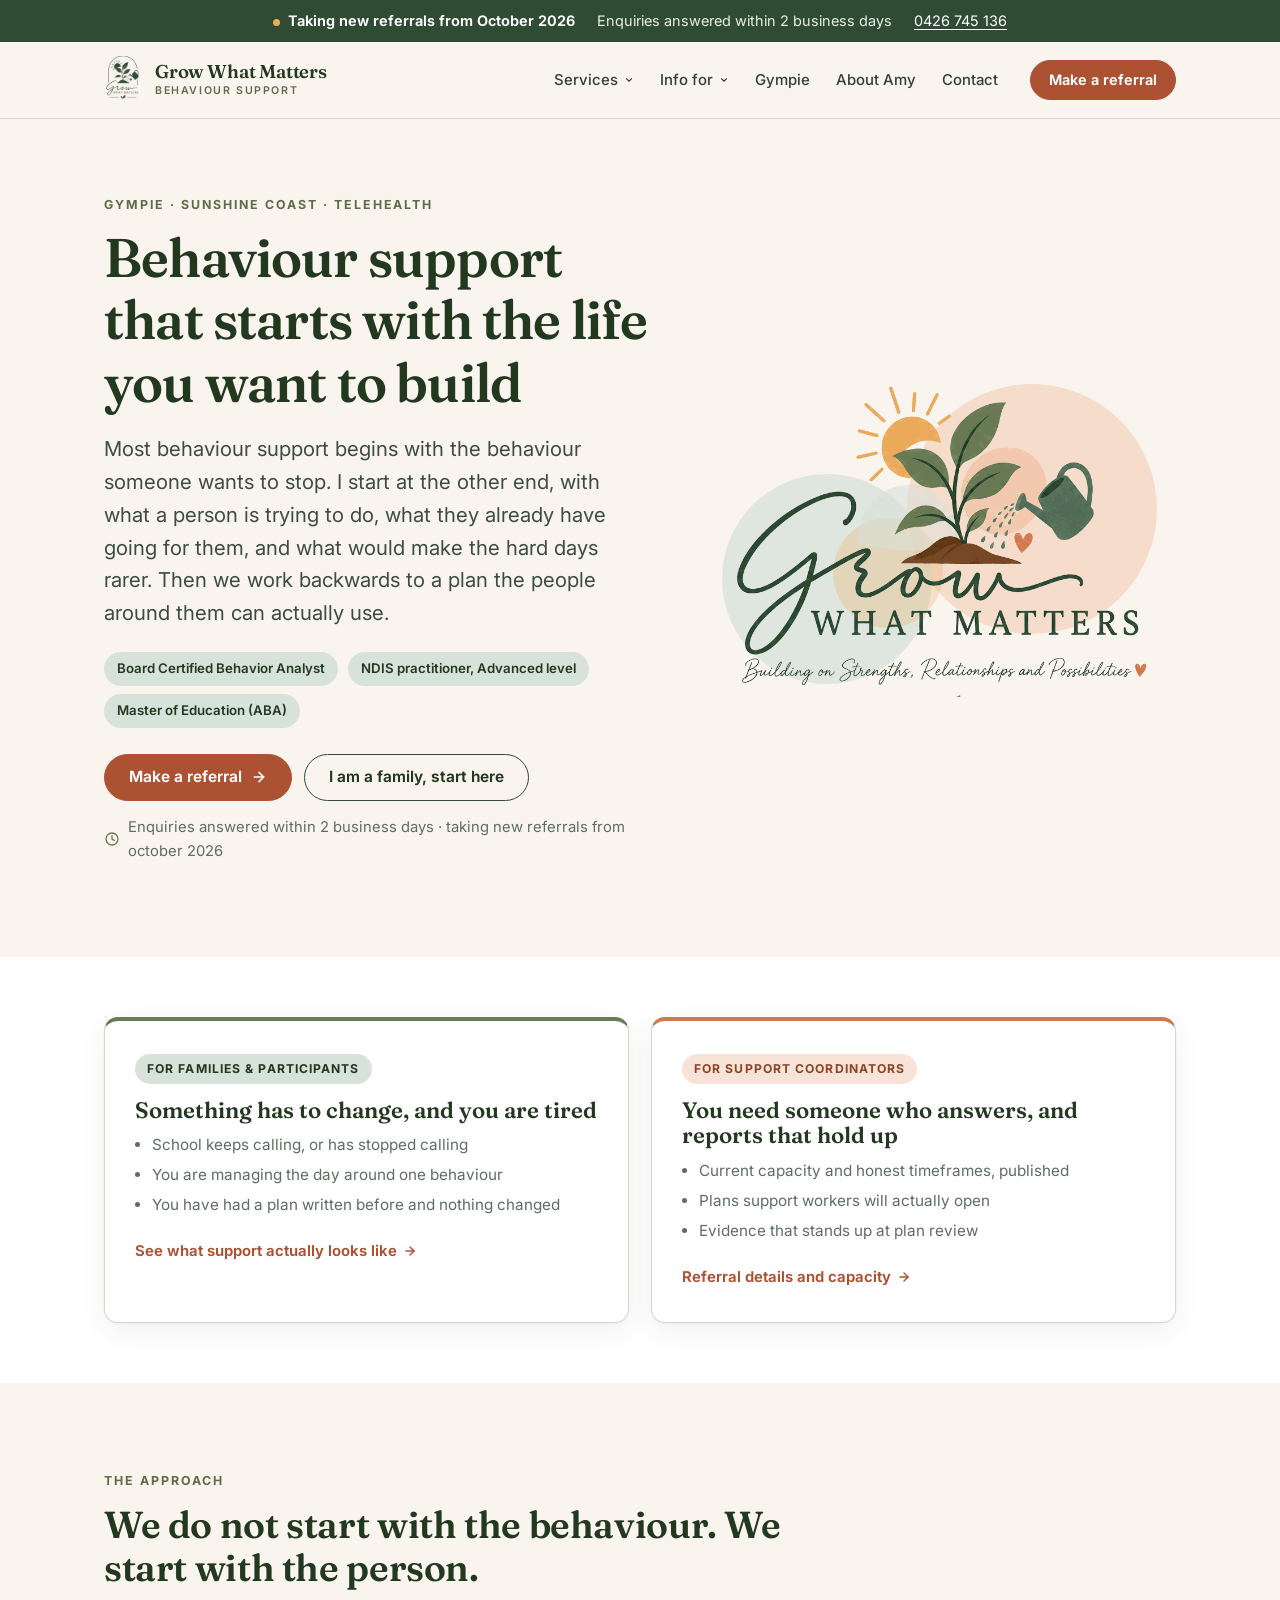
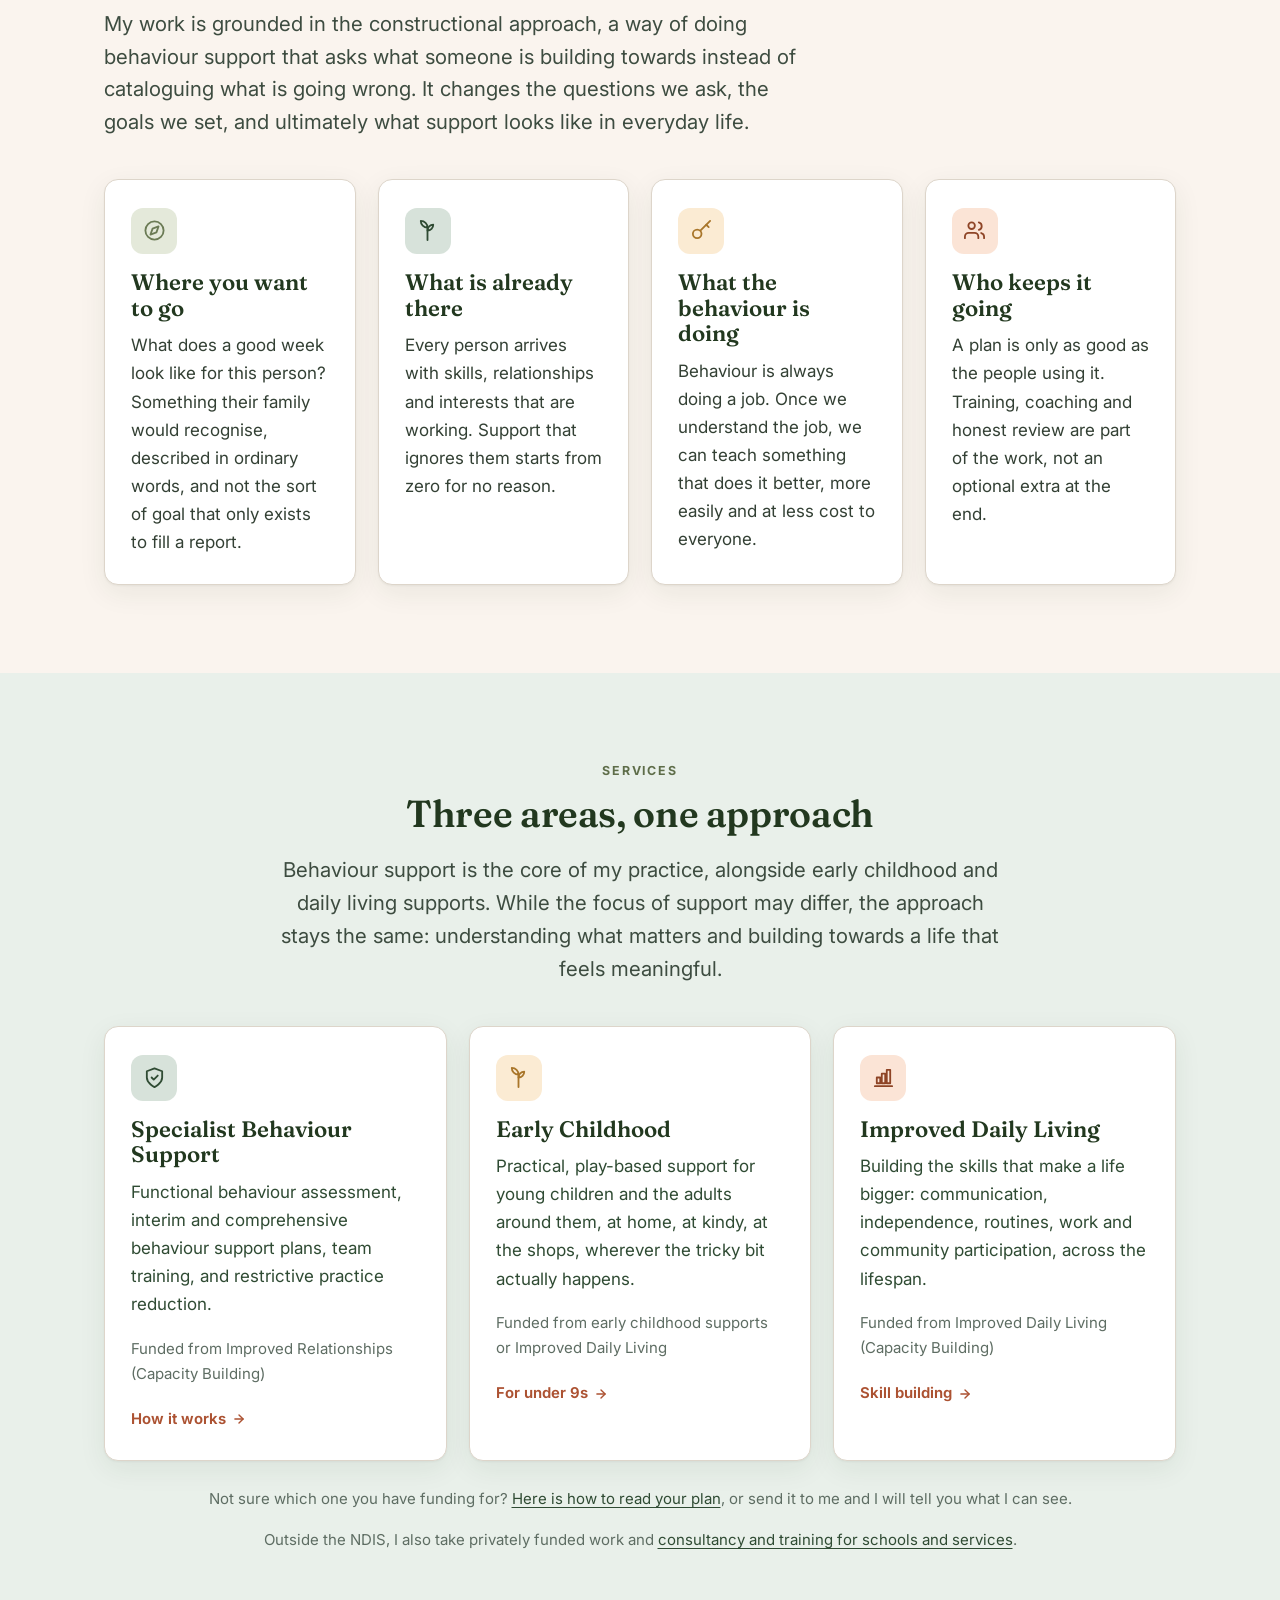
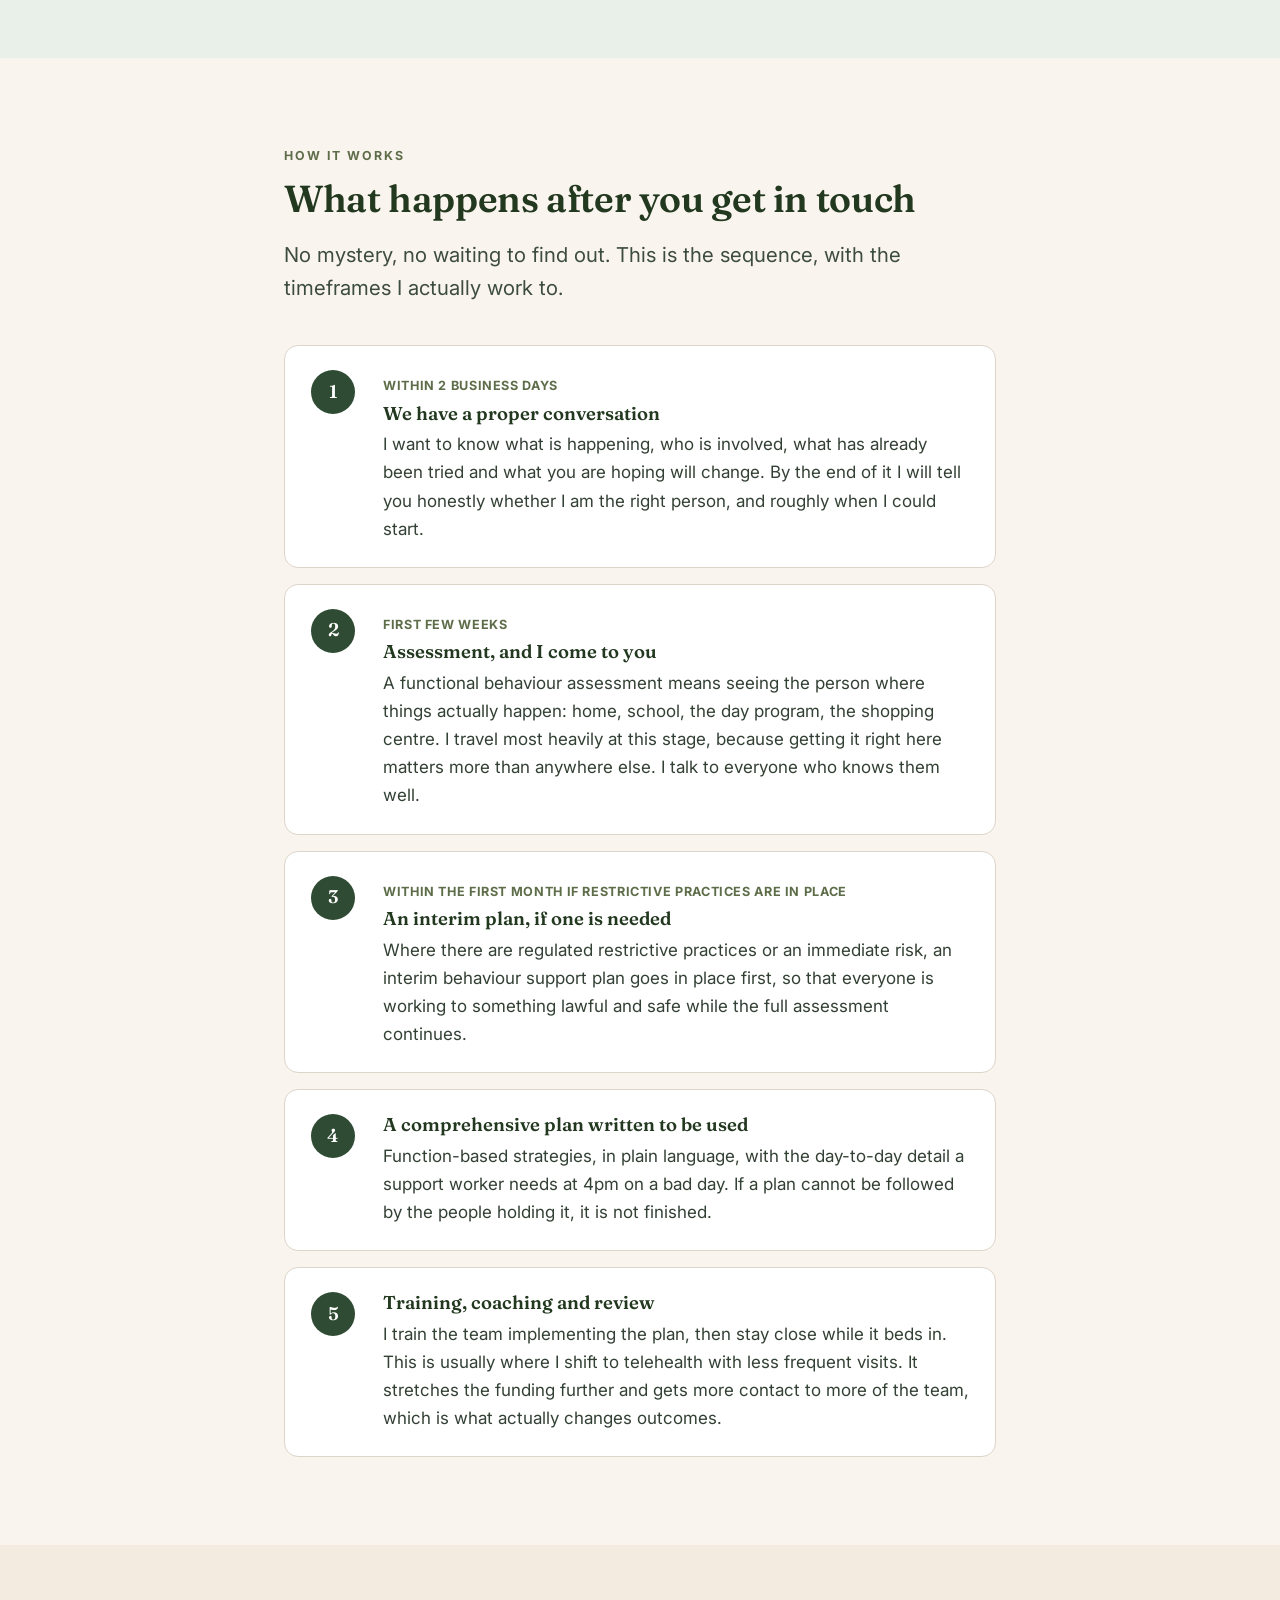
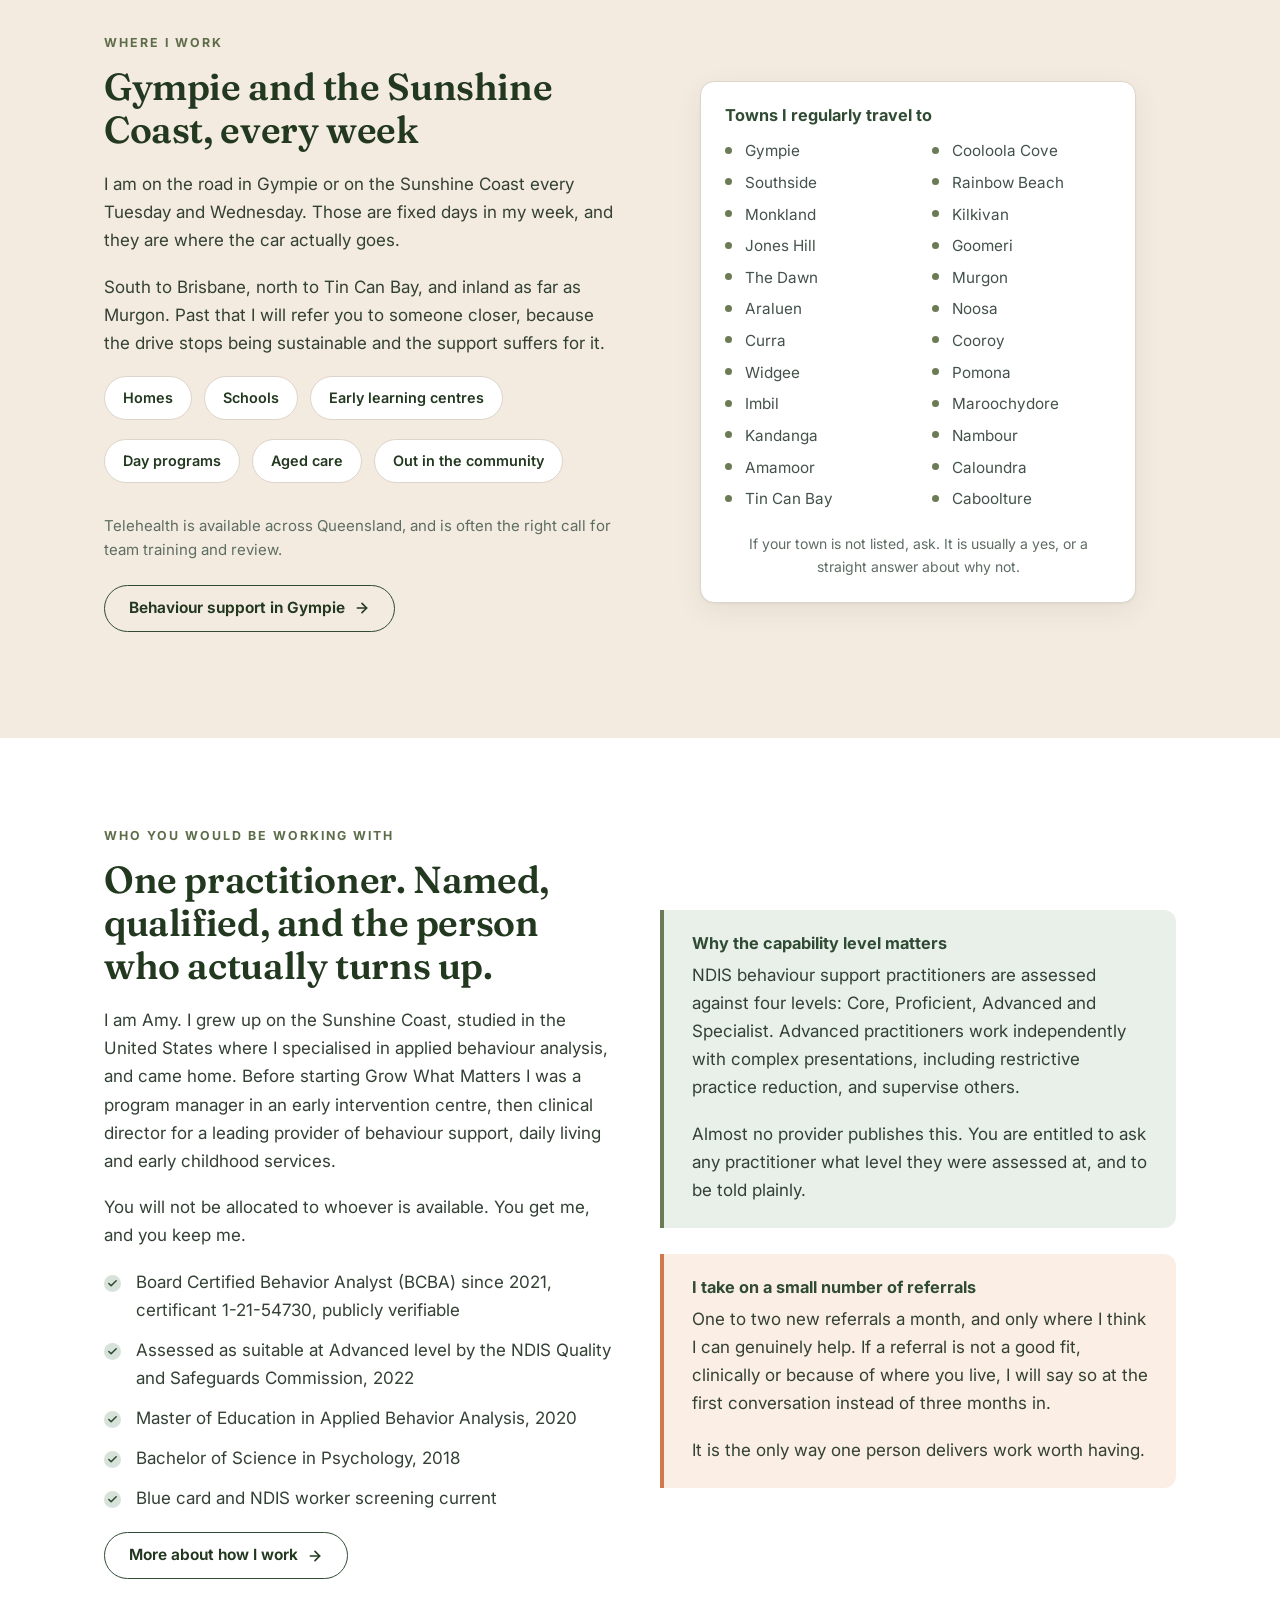
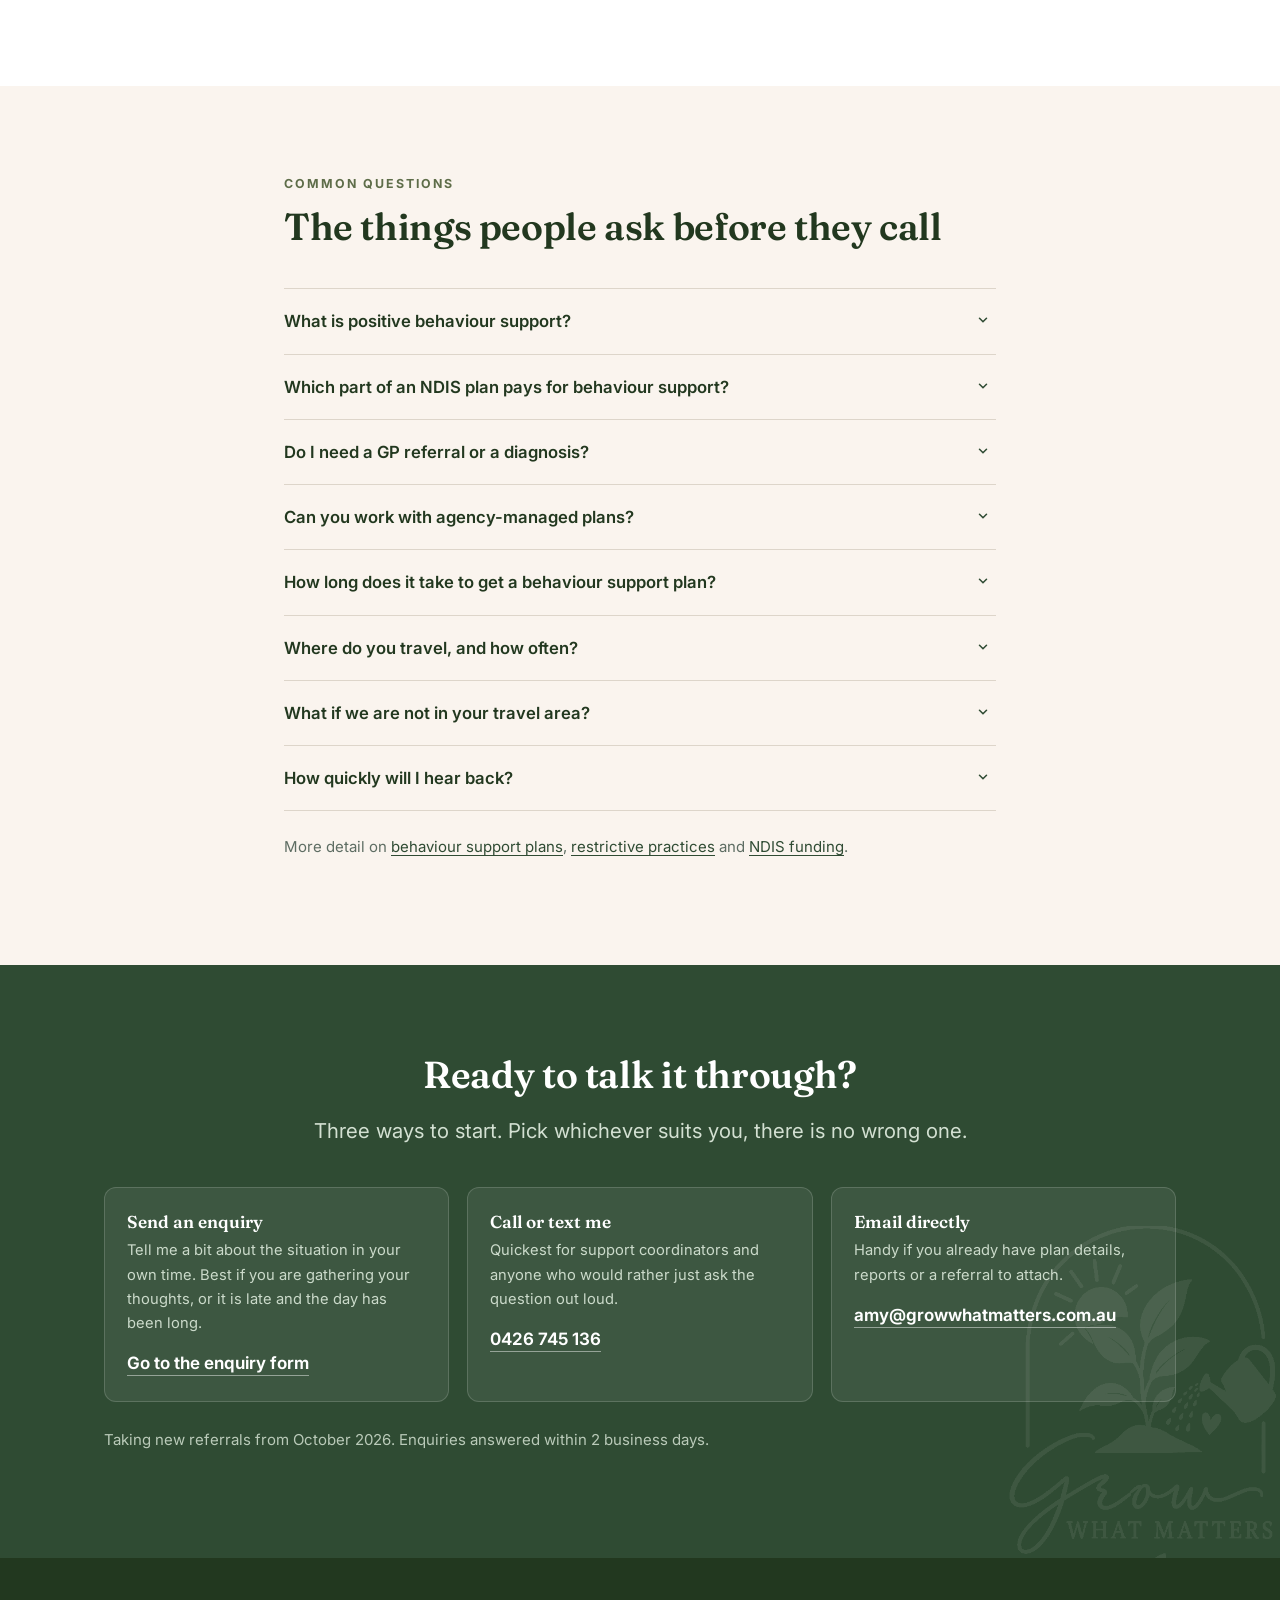
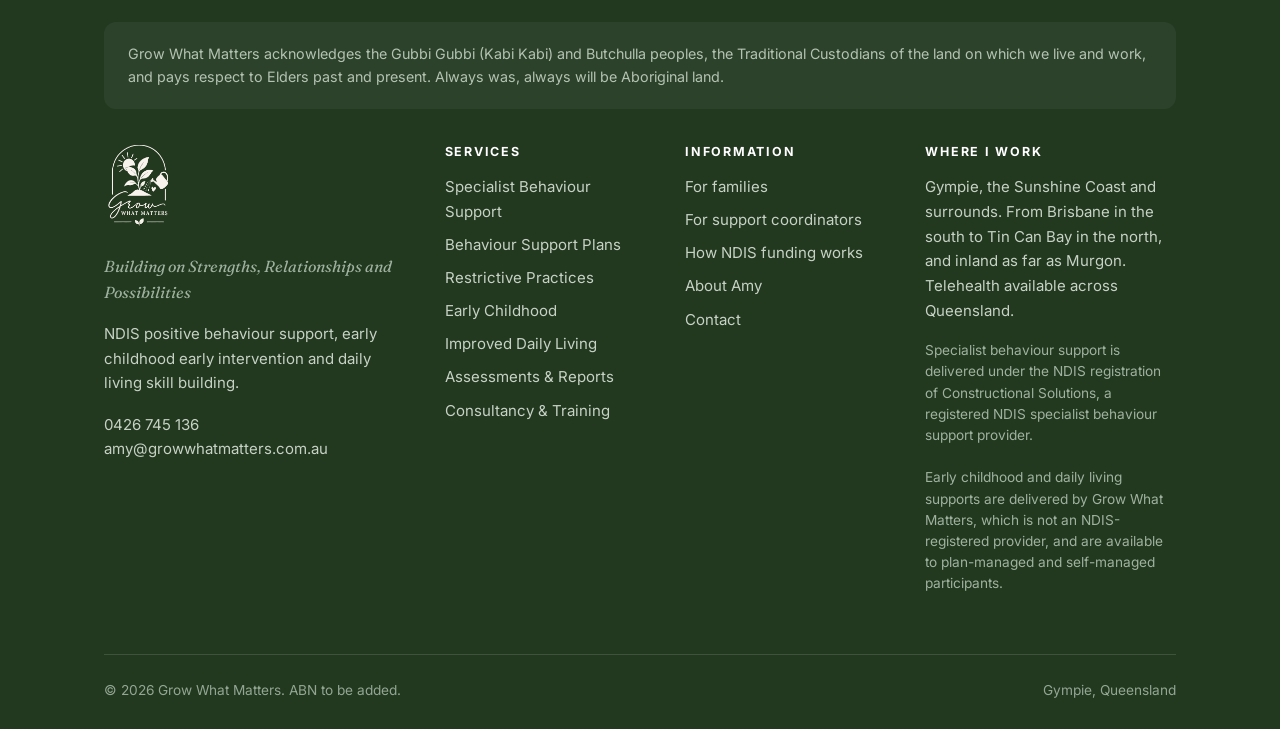
==== commit fba14acc: "Amy's review round: mobile fix, consultancy page, wording updates" ====
--- a/index.html
+++ b/index.html
@@ -51,6 +51,7 @@
             <a href="early-childhood-early-intervention.html">Early Childhood<small>Under 9s and their families</small></a>
             <a href="improved-daily-living.html">Improved Daily Living<small>Skill building across the lifespan</small></a>
             <a href="assessments-and-reports.html">Assessments & Reports<small>Evidence for plan reviews</small></a>
+            <a href="training-and-consultancy.html">Consultancy & Training<small>Schools, services and private clients</small></a>
           </div>
         </div>
         <div class="has-sub" data-open="false">
@@ -135,7 +136,7 @@
       <div class="sec-head">
         <p class="kicker">The approach</p>
         <h2>We do not start with the behaviour. We start with the person.</h2>
-        <p class="lede">My work is grounded in the constructional approach, a way of doing behaviour support that asks what someone is building towards instead of cataloguing what is going wrong. It changes what gets measured, what goes in the plan, and what the team is asked to do on a Tuesday afternoon.</p>
+        <p class="lede">My work is grounded in the constructional approach, a way of doing behaviour support that asks what someone is building towards instead of cataloguing what is going wrong. It changes the questions we ask, the goals we set, and ultimately what support looks like in everyday life.</p>
       </div>
       <div class="grid g4">
         <div class="card">
@@ -166,8 +167,8 @@
     <div class="wrap">
       <div class="sec-head center">
         <p class="kicker">Services</p>
-        <h2>Three funding lines, one practitioner</h2>
-        <p class="lede">Behaviour support is the core of my practice. Early childhood and daily living supports sit alongside it, and they are often the way in when a family knows something is not working but has no behaviour support funding yet.</p>
+        <h2>Three areas, one approach</h2>
+        <p class="lede">Behaviour support is the core of my practice, alongside early childhood and daily living supports. While the focus of support may differ, the approach stays the same: understanding what matters and building towards a life that feels meaningful.</p>
       </div>
       <div class="grid g3">
         <a class="card card-link" href="specialist-behaviour-support.html">
@@ -187,6 +188,7 @@
         <span class="more">Skill building<svg viewBox="0 0 24 24" fill="none" stroke="currentColor" stroke-width="2.4" stroke-linecap="round" stroke-linejoin="round" aria-hidden="true"><line x1="5" y1="12" x2="19" y2="12"/><polyline points="12 5 19 12 12 19"/></svg></span></a>
       </div>
       <p class="center small muted" style="margin-top:26px">Not sure which one you have funding for? <a href="ndis-funding.html">Here is how to read your plan</a>, or send it to me and I will tell you what I can see.</p>
+      <p class="center small muted" style="margin-top:8px">Outside the NDIS, I also take privately funded work and <a href="training-and-consultancy.html">consultancy and training for schools and services</a>.</p>
     </div>
   </section>
 
@@ -357,6 +359,7 @@
           <li><a href="early-childhood-early-intervention.html">Early Childhood</a></li>
           <li><a href="improved-daily-living.html">Improved Daily Living</a></li>
           <li><a href="assessments-and-reports.html">Assessments &amp; Reports</a></li>
+          <li><a href="training-and-consultancy.html">Consultancy &amp; Training</a></li>
         </ul>
       </div>
       <div>
--- a/assets/styles.css
+++ b/assets/styles.css
@@ -390,6 +390,7 @@
   .routes{grid-template-columns:1fr}
 }
 @media (max-width:880px){
+  .hero{padding:26px 0 40px}
   .navtoggle{display:block}
   .nav{
     display:none; position:absolute; top:100%; left:0; right:0; background:var(--paper);
@@ -404,14 +405,25 @@
   .head-cta .btn{display:none}
   .hero-grid{grid-template-columns:1fr}
   .hero-art{order:-1}
-  .hero-art img{width:min(78%,320px)}
-  .blob-peach{width:180px;height:180px} .blob-mint{width:150px;height:150px} .blob-gold{display:none}
+  .hero-art img{width:min(46%,190px)}
+  .blob-peach{width:118px;height:118px} .blob-mint{width:98px;height:98px} .blob-gold{display:none}
   .g3,.g2{grid-template-columns:1fr}
   .area-grid{grid-template-columns:1fr; gap:28px}
   .f2{grid-template-columns:1fr}
 }
 @media (max-width:560px){
   body{font-size:1.02rem}
+  /* Keep the primary call to action inside the first screen on phones */
+  .hero{padding:16px 0 32px}
+  .hero-art{margin-bottom:4px}
+  .hero-art img{width:142px}
+  .hero h1{font-size:1.92rem; margin-bottom:.3em}
+  .hero .lede{font-size:1.02rem; line-height:1.5}
+  .cred-line{gap:6px 8px; margin-bottom:16px}
+  .cred-line li{font-size:.755rem; padding:4px 10px}
+  .cta-row{gap:10px; margin-bottom:10px}
+  .blob-peach{width:92px;height:92px} .blob-mint{width:76px;height:76px}
+  .capacity .wrap > span:nth-child(2){display:none}
   .g4{grid-template-columns:1fr}
   .area-list{columns:1}
   .step{grid-template-columns:1fr; gap:12px}
